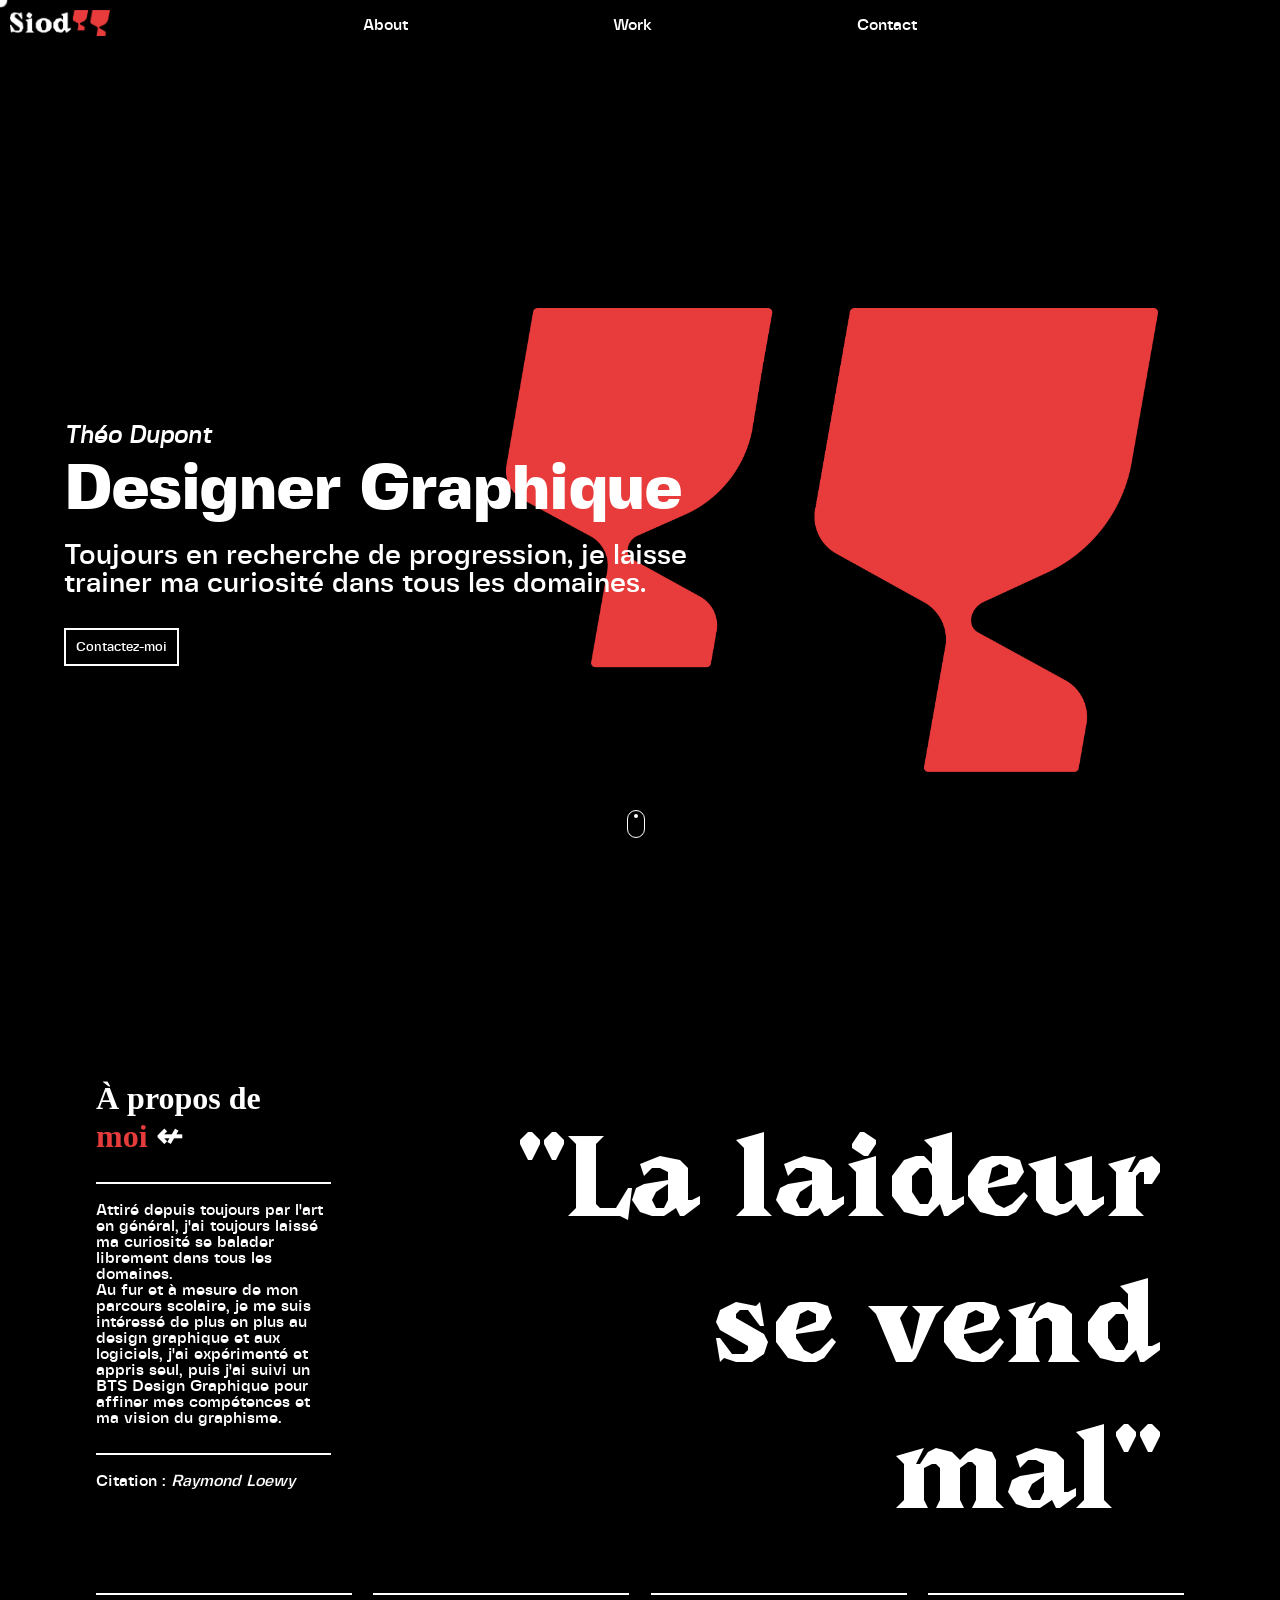
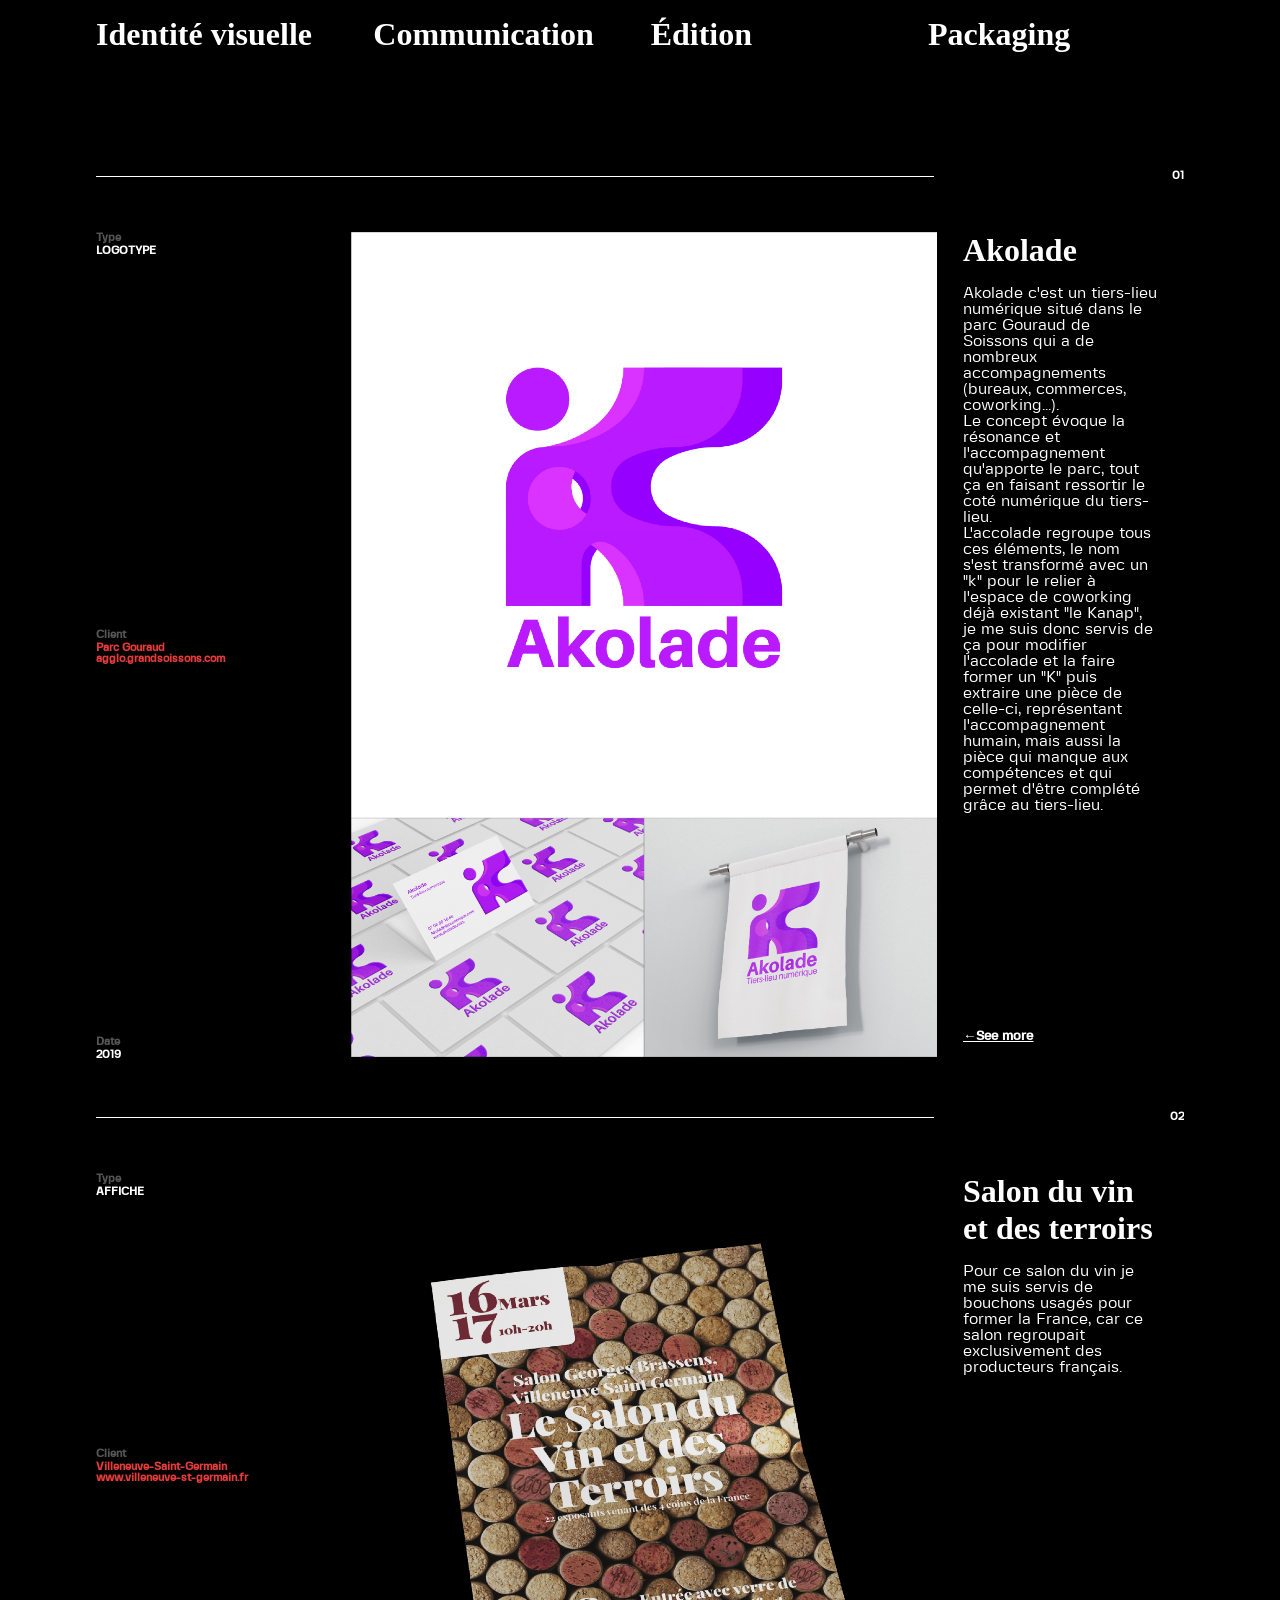
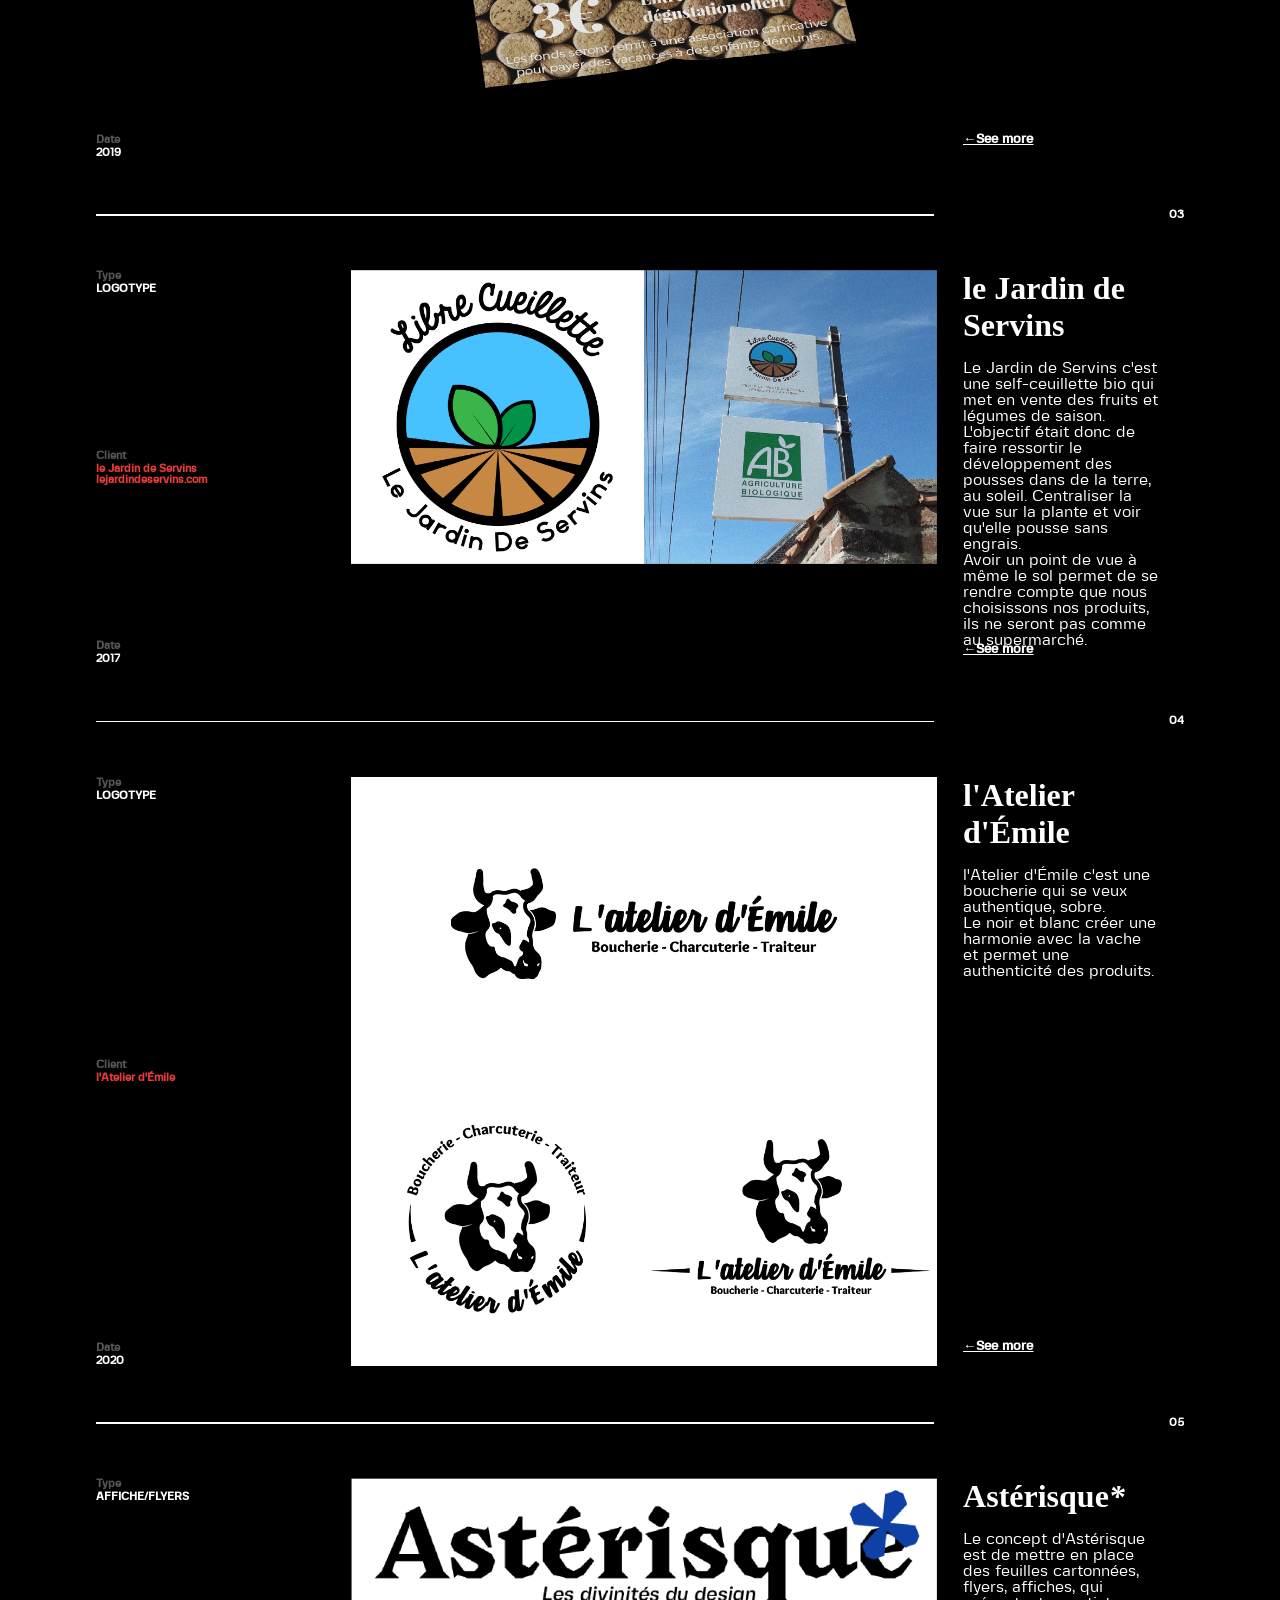
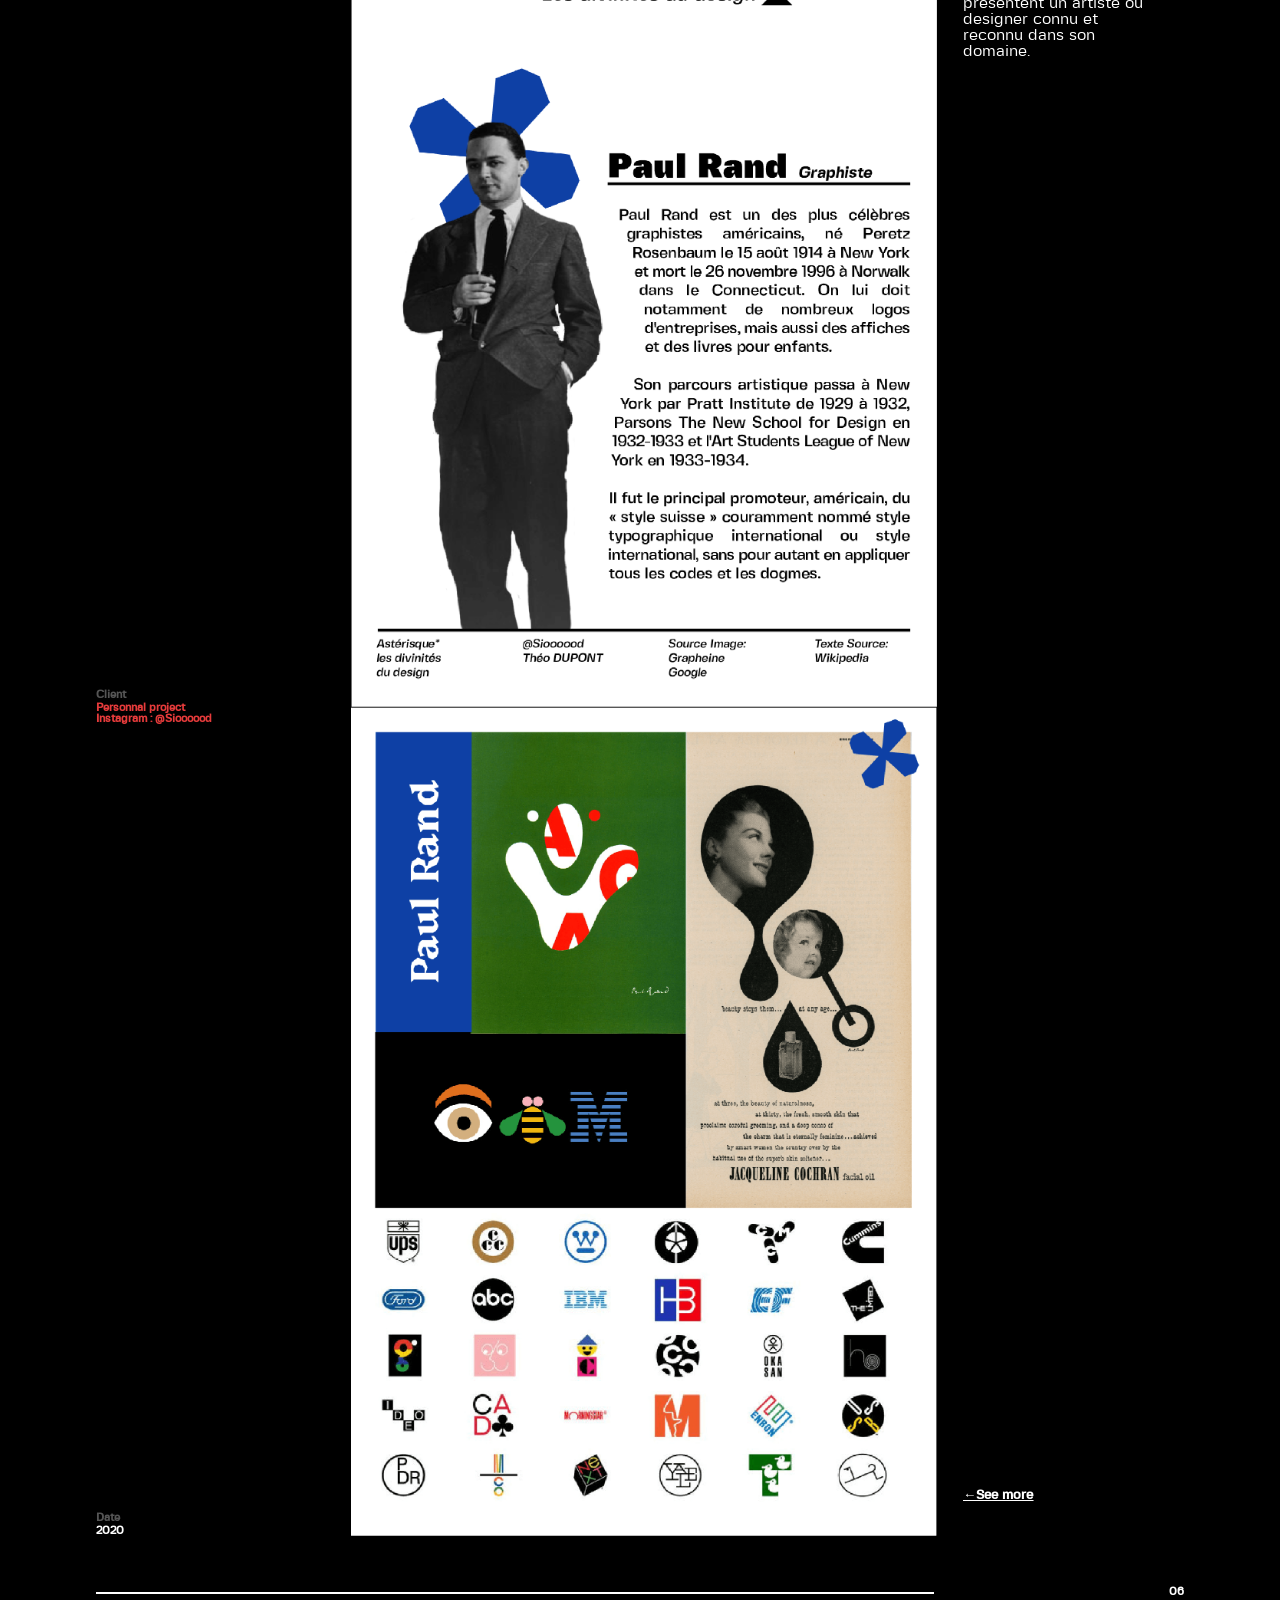
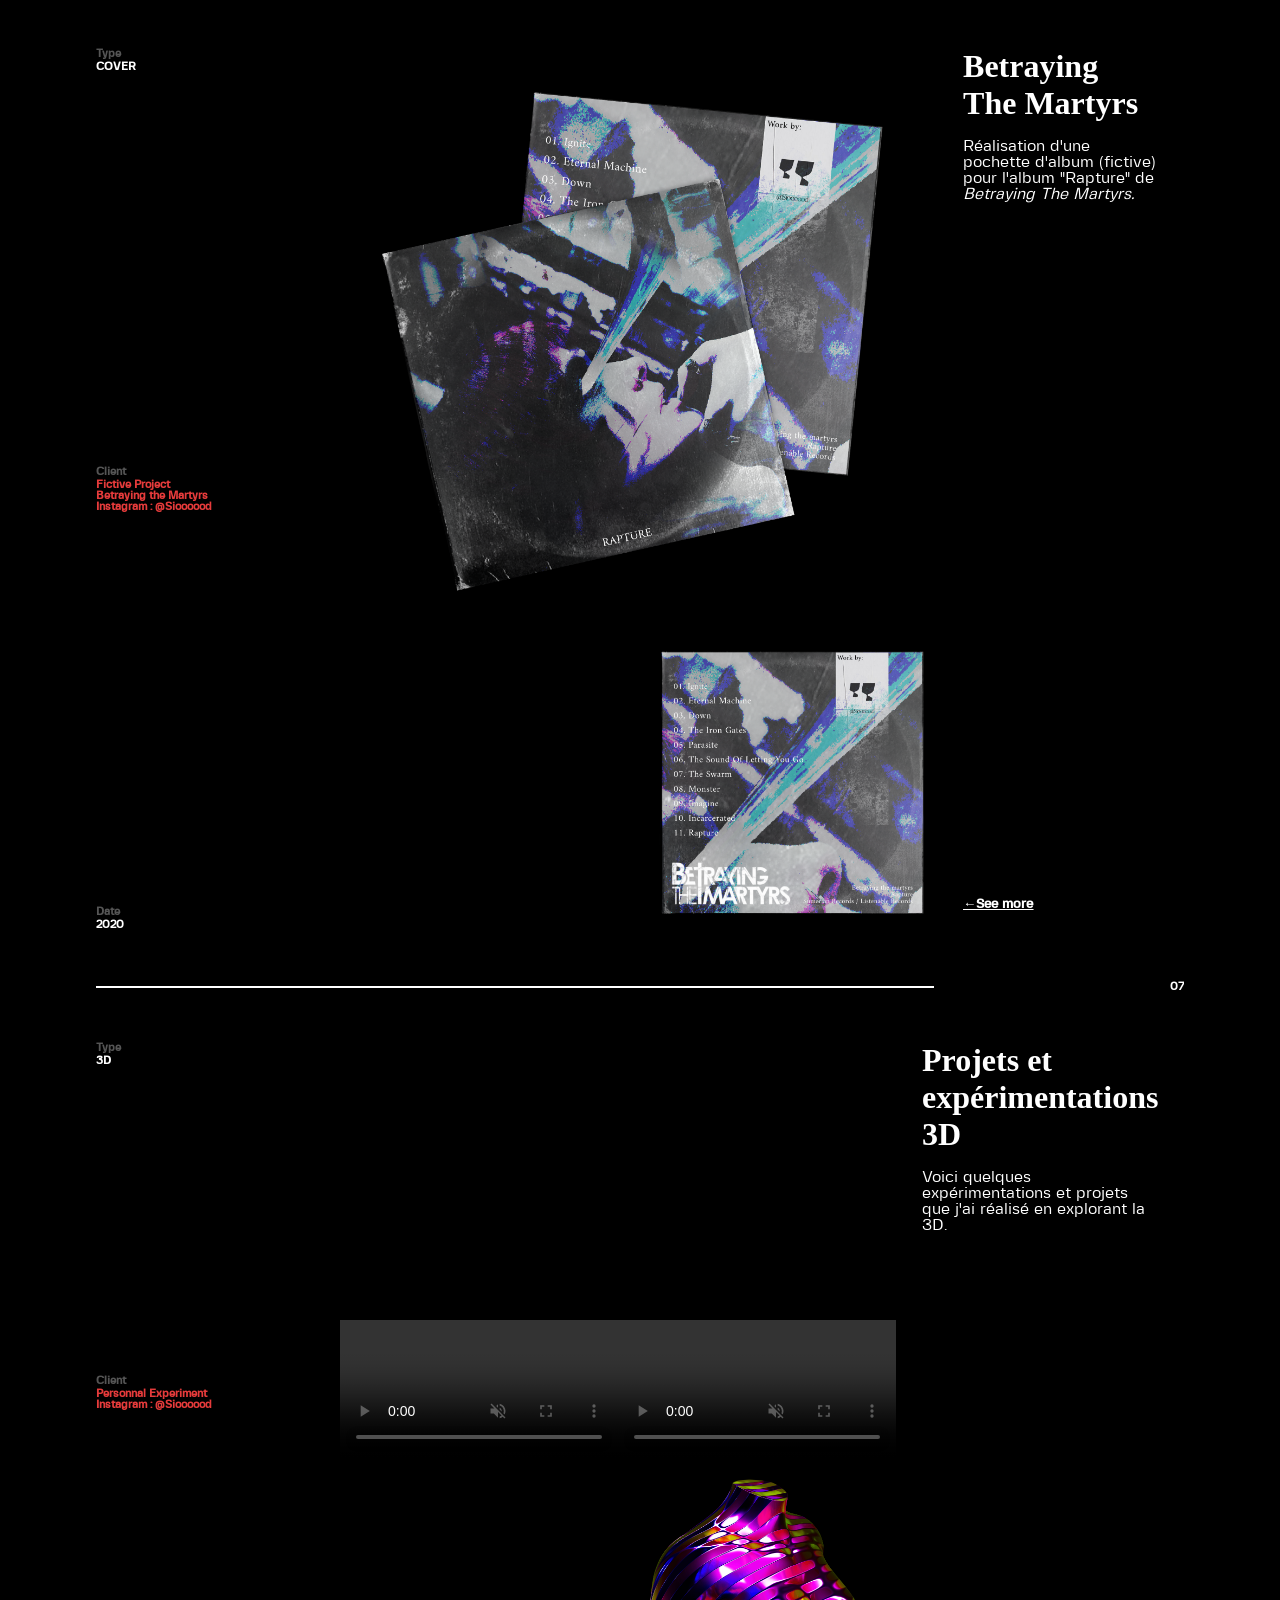
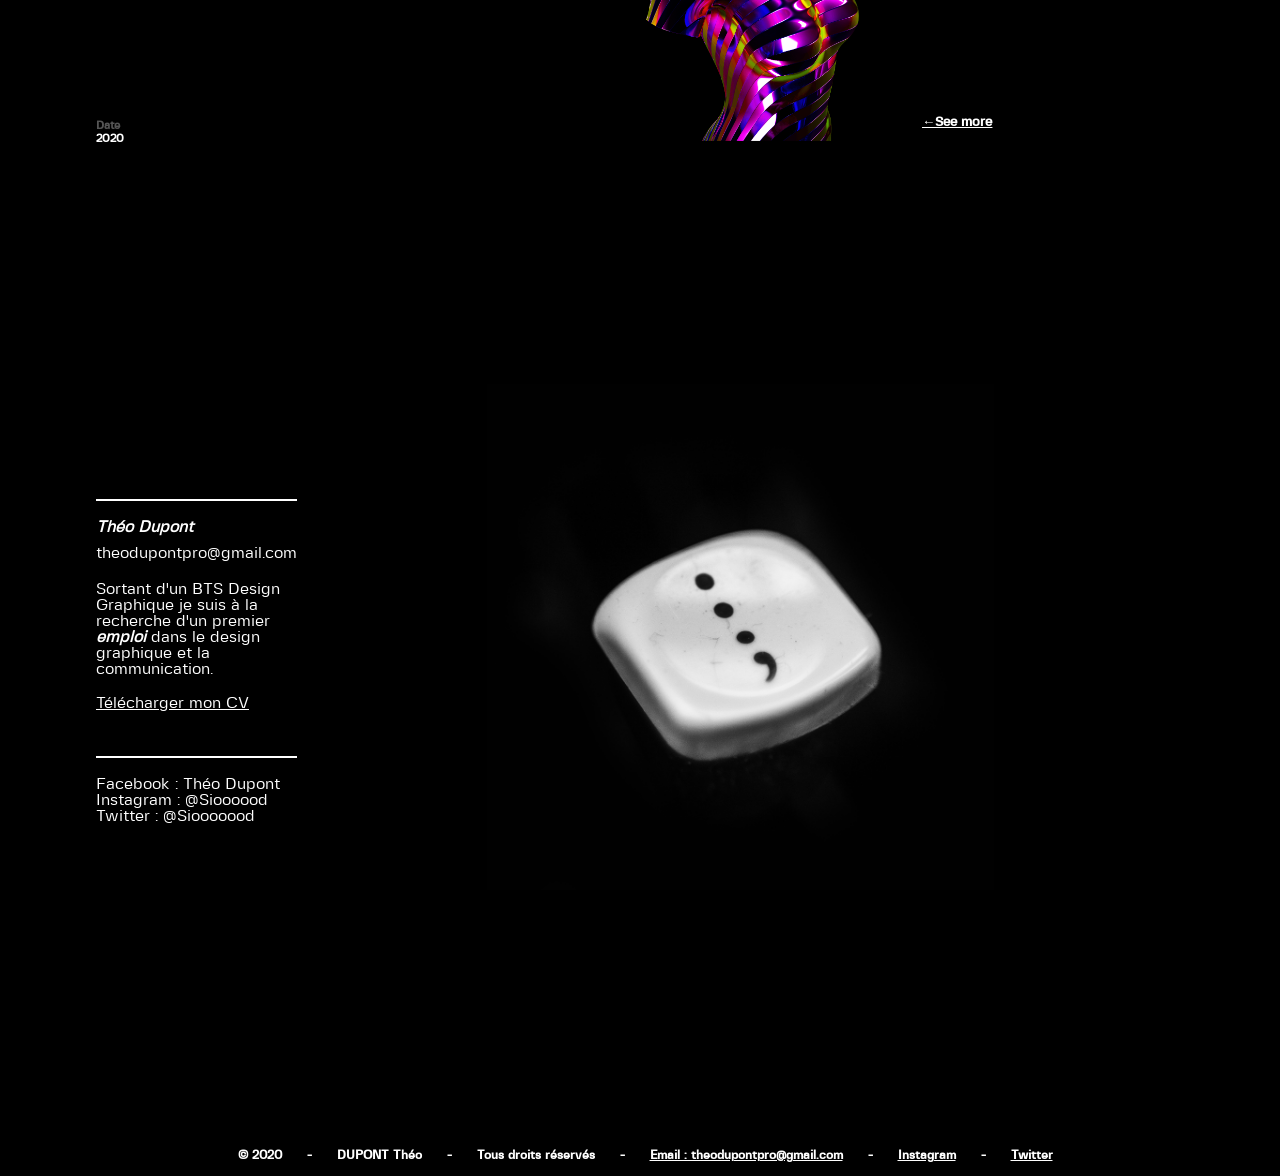
==== index.html @ 5b0988e2 "Update index.html" ====
<!DOCTYPE html>

<!-- Primary Meta Tags -->
<title>Théo Dupont portfolio</title>
<link rel="canonical" href="https://theodupont.ga/">
<meta name="title" content="Théo Dupont — portfolio">
<meta name="description" content="Portfolio de Théo Dupont alias 'Siod', créatif et curieux, graphiste spécialisé dans la création et la réalisation d'identité visuelle, de logo, de design web et de communication.">

<!-- Open Graph / Facebook -->
<meta property="og:type" content="website">
<meta property="og:url" content="https://theodupont.ga/">
<meta property="og:title" content="Théo Dupont — portfolio">
<meta property="og:description" content="Portfolio de Théo Dupont alias 'Siod', créatif et curieux, graphiste spécialisé dans la création et la réalisation d'identité visuelle, de logo, de design web et de communication.">
<meta property="og:image" content="https://media.discordapp.net/attachments/722490716504326264/786301261729366106/og-image.png">

<!-- Twitter -->
<meta property="twitter:card" content="summary_large_image" />
<meta property="twitter:url" content="https://theodupont.ga/">
<meta property="twitter:title" content="Théo Dupont — portfolio">
<meta name="twitter:creator" content="@Siooooood">
<meta property="twitter:description" content="Portfolio de Théo Dupont alias 'Siod', créatif et curieux, graphiste spécialisé dans la création et la réalisation d'identité visuelle, de logo, de design web et de communication.">
<meta property="twitter:image" content="https://media.discordapp.net/attachments/722490716504326264/786301261729366106/og-image.png">

<!-- Global site tag (gtag.js) - Google Analytics -->
<script async src="https://www.googletagmanager.com/gtag/js?id=G-D9WMY8BM6D"></script>
<script>
  window.dataLayer = window.dataLayer || [];
  function gtag(){dataLayer.push(arguments);}
  gtag('js', new Date());

  gtag('config', 'G-D9WMY8BM6D');
</script>

<html lang="fr">



    <meta charset="UTF-8">
    <meta name="viewport" content="width=device-width,initial-scale=1" />
    <meta name="google-site-verification" content="XwbzgTuAwZADGpCHjZ4ZoWEpYP6TlxUXh0kNk0WT59g" />


    <!-- enlever le watermark webhost -->
    <style>img[alt="www.000webhost.com"]{display:none};</style>
    <link rel="stylesheet" href="font/font.css">
    <link rel="stylesheet" href="css/base.css">
    <link rel="stylesheet" href="css/navbar.css">
    <link rel="stylesheet" href="css/about.css">
    <link rel="stylesheet" href="css/work.css">
    <link rel="stylesheet" href="css/contact.css">
    <link rel="stylesheet" href="css/footer.css">
    <link rel="stylesheet" href="css/wip.css">
    
 <link rel="preload" href="font/FivosSansModern/fivosansmodern-regular-oblique-webfont.woff2" as="font" type="font/woff2" crossorigin>
 <link rel="preload" href="font/FivosSansModern/fivosansmodern-heavy-webfont.woff2" as="font" type="font/woff2" crossorigin>
<link rel="preload" href="font/FivosSansModern/fivosansmodern-heavy-webfont.woff2" as="font" type="font/woff2" crossorigin>
<link rel="preload" href="font/FivosSansModern/fivosansmodern-regular-webfont.woff2" as="font" type="font/woff2" crossorigin>
<link rel="preload" href="font/Avara/avara-black-webfont.woff2" as="font" type="font/woff2" crossorigin>


    <!-- favicon -->
    <link rel="apple-touch-icon" sizes="180x180" href="favicon/apple-touch-icon.png">
    <link rel="icon" type="image/png" sizes="32x32" href="favicon/favicon-32x32.png">
    <link rel="icon" type="image/png" sizes="16x16" href="favicon/favicon-16x16.png">
    <link rel="manifest" href="favicon/site.webmanifest">
    <!-- <img src="https://picsum.photos/1920/1080?grayscale" alt=""> -->

<body>

    <header>
     <!-- navbar -->
    <div class="container-navbar">
      <div class="navbar">
          <div class="navbar-logo" id="logo" > 
              <a href="" ><img src="img/logo navbar white.png" width="100px" height="auto" alt="Logo Siod"></a>
          </div>

              <div class="navbar-menu">
                  
                  <a href="#about" class="navbar-menu-link">About</a>
                  <a href="#work" class="navbar-menu-link">Work</a>
                  <a href="#contact" class="navbar-menu-link">Contact</a>

              </div>

              <div class="navbar-logo2">
                  <img src="img/logo navbar white.png" width="100px" height="auto" alt="Logo Siod">
              </div>
              
      </div>
  </div>
    </header>



<!-- pages -->

<div class="about" id="about">
    <div class="container-left" data-score="-7">
      
      <h5>Théo Dupont</h5>
      <h1>Designer Graphique</h1>
      <p>Toujours en recherche de progression, je laisse trainer ma curiosité dans tous les domaines.


      </p>
      <div class="about-btn-contact">
        <button onclick="location.href='#contact'" id="about-btn-contact">Contactez-moi</button>
      </div>
    </div>
    
    <div class="container-right" data-score="7">
      
    <img src="img/logo.png" data-score="-7" width="85%" alt=""> 

    <!-- Script parallax texte-->

    <script>
        document.addEventListener('mousemove', function(e){
          this.querySelectorAll('.container-left').forEach(el=>{
            const score = el.getAttribute('data-score');
            const x = (window.innerWidth - e.clientX * score) / 100;
            const y = (window.innerWidth - e.clientY * score) / 100;
      
            el.style.transform = `
                  translateX(${x}px)
                  translateY(${y}px)
            `;
          })
        });
      </script>
      
      <!-- Script parallax img -->
      
      <script>
      document.addEventListener('mousemove', function(e){
      this.querySelectorAll('.container-right').forEach(el=>{
        const score = el.getAttribute('data-score');
        const x = (window.innerWidth - e.pageX * score) / 100;
        const y = (window.innerWidth - e.pageY * score) / 100;
      
        el.style.transform = `
              translateX(${x}px)
              translateY(${y}px)
        `;
      })
      });
      </script>
    </div>
        <span class="scroll-btn">
                <span class="mouse">
                    <span>
                    </span>
            </span>
    </span>
</div>

<div class="aboutme">
  <div class="wrapper-aboutme-top">
    <!-- container aboutme left/about -->
    <div class="aboutme-container-left">
      <h1>À propos de <font color="#e63b3b"><br>moi</font> &#8602;</h1>
      <div class="aboutme-line"></div>
      <p>Attiré depuis toujours par l'art en général, j'ai toujours laissé ma curiosité se balader librement dans tous les domaines. <br>
        Au fur et à mesure de mon parcours scolaire, je me suis intéressé de plus en plus au design graphique et aux logiciels, 
        j'ai expérimenté et appris seul, puis j'ai suivi un BTS Design Graphique pour affiner mes compétences et ma vision du graphisme.
      </p>
      <div class="aboutme-line"></div>
      <p>Citation : <em>Raymond Loewy</em> </p>
    </div>
    <!-- container aboutme right/citation -->
    <div class="aboutme-container-right">
      <blockquote>"La laideur<br>se vend<br>mal"</blockquote>
    </div>
  </div>

  <!-- container aboutme bottom/compétences -->
  <div class="wrapper-aboutme-bottom">
    <div class="skill 1">
      <div class="aboutme-line"></div>
      <h1>Identité visuelle</h1>
    </div>
    <div class="skill 2">
      <div class="aboutme-line"></div>
      <h1>Communication</h1>
    </div>
    <div class="skill 3">
      <div class="aboutme-line"></div>
      <h1>Édition</h1>
    </div>
    <div class="skill 4">
      <div class="aboutme-line"></div>
      <h1>Packaging</h1>
    </div>
  </div>
</div>

<div class="work" id="work">
  <!-- wrapper des projets -->
    <div class="wrapper-work">
  <!-- container projet 1 -->
      <div class="container-work">
        <div class="top">
          <h6>01</h6>
          <span class="line"></span>
        </div>
        <div class="work-content">
          <!-- infos type/client/date -->
          <div class="wrapper-work-info">
            <div id="first-info"><h6>Type</h6><h6>Logotype</h6></div>
            <div id="second-info"><h6>Client</h6> <h6>Parc Gouraud</h6> <h6><a href="http://agglo.grandsoissons.com/votre-agglo/les-grands-projets/le-parc-gouraud-948.html" target="_blank">agglo.grandsoissons.com</a></h6></div>
            <div id="third-info"><h6>Date</h6><h6>2019</h6></div>
          </div>
          <div class="work-left">
            <!-- image principale -->
            <img src="img/1-akolade/1.png" alt="">
            <!-- images secondaires -->
            <div class="work-gallery-row">
              <div class="gallery"><img src="img/1-akolade/2.png" alt=""></div>
              <div class="gallery"><img src="img/1-akolade/3.png" alt=""></div>
          </div> 
        </div> 
          <div class="work-right">
            <h1>Akolade</h1>
            <p>Akolade c'est un tiers-lieu numérique situé dans le parc Gouraud de Soissons qui a de nombreux accompagnements (bureaux, commerces, coworking...). <br>
              Le concept évoque la résonance et l'accompagnement qu'apporte le parc, tout ça en faisant ressortir le coté numérique du tiers-lieu. <br>
              L'accolade regroupe tous ces éléments, le nom s'est transformé avec un "k" pour le relier à l'espace de coworking déjà existant "le Kanap",
              je me suis donc servis de ça pour modifier l'accolade et la faire former un "K" puis extraire une pièce de celle-ci, représentant l'accompagnement
              humain, mais aussi la pièce qui manque aux compétences et qui permet d'être complété grâce au tiers-lieu.
            </p>     
              <h5><a href="Akolade.html">&larr;See more</a></h5>
          </div>  
        </div>
      </div>

      <!-- container projet 2 -->
      <div class="container-work">
        <div class="top">
            <span class="line"></span>
            <h6>02</h6>
          </div>
    <div class="work-content">
      <!-- infos type/client/date -->
      <div class="wrapper-work-info">
        <div id="first-info"><h6>Type</h6><h6>Affiche</h6></div>
        <div id="second-info"><h6>Client</h6><h6>Villeneuve-Saint-Germain<br></h6> <h6><a href="http://www.villeneuve-st-germain.fr/page-d-accueil/" target="_blank">www.villeneuve-st-germain.fr</a></h6></div>
        <div id="third-info"><h6>Date</h6><h6>2019</h6></div>
      </div>
      <div class="work-left">
        <!-- image principale -->
        <img src="img/2-le salon du vin et des terroirs/1.png" alt="">
      </div> 
      <div class="work-right">
        <h1>Salon du vin et des terroirs</h1>
        <p>Pour ce salon du vin je me suis servis de bouchons usagés pour former la France,
           car ce salon regroupait exclusivement des producteurs français.
        </p>     
        <h5><a href="Salon-du-vin-et-des-terroirs.html">&larr;See more</a></h5>
      </div>
    </div>
  </div>

              <!-- container projet 3 -->
              <div class="container-work">
                <div class="top">
                    <span class="line"></span>
                    <h6>03</h6>
                  </div>
            <div class="work-content">
              <!-- infos type/client/date -->
              <div class="wrapper-work-info">
                <div id="first-info"><h6>Type</h6><h6>Logotype</h6></div>
                <div id="second-info"><h6>Client</h6><h6>le Jardin de Servins<br></h6> <h6><a href="https://www.lejardindeservins.com" target="_blank">lejardindeservins.com</a></h6></div>
                <div id="third-info"><h6>Date</h6><h6>2017</h6></div>
              </div>
              <div class="work-left">
                <!-- images principales -->
                <div class="work-gallery-row">
                  <div class="gallery"><img src="img/3-le jardin de servins/1.png" alt=""></div>
                  <div class="gallery"><img src="img/3-le jardin de servins/2.png" alt=""></div>
              </div> 
              </div> 
              <div class="work-right">
                <h1>le Jardin de Servins</h1>
                <p>Le Jardin de Servins c'est une self-ceuillette bio qui met en vente des fruits et légumes de saison.
                  L'objectif était donc de faire ressortir le développement des pousses dans de la terre, au soleil.
                  Centraliser la vue sur la plante et voir qu'elle pousse sans engrais. <br>
                  Avoir un point de vue à même le sol permet de se rendre compte que nous choisissons nos produits,
                  ils ne seront pas comme au supermarché.
                </p>     
                <h5><a href="le-Jardin-de-Servins.html">&larr;See more</a></h5>
              </div>
            </div>
          </div>

  <!-- container projet 4 -->
  <div class="container-work">
    <div class="top">
      <h6>04</h6>
      <span class="line"></span>
    </div>
    <div class="work-content">
      <!-- infos type/client/date -->
      <div class="wrapper-work-info">
        <div id="first-info"><h6>Type</h6><h6>Logotype</h6></div>
        <div id="second-info"><h6>Client</h6> <h6>l'Atelier d'Émile</h6></div>
        <div id="third-info"><h6>Date</h6><h6>2020</h6></div>
      </div>
      <div class="work-left" id="atelier-demile">
        <!-- image principale -->
        <img src="img/4-l'atelier d'emile/1.png" alt="">
        <!-- images secondaires -->
        <div class="work-gallery-row">
          <div class="gallery"><img src="img/4-l'atelier d'emile/2.png" alt=""></div>
          <div class="gallery"><img src="img/4-l'atelier d'emile/3.png" alt=""></div>
      </div> 
    </div> 
      <div class="work-right">
        <h1>l'Atelier d'Émile</h1>
        <p>l'Atelier d'Émile c'est une boucherie qui se veux authentique, sobre. <br>
          Le noir et blanc créer une harmonie avec la vache et permet une authenticité des produits.
        </p>     
        <h5><a href="atelier-emile.html">&larr;See more</a></h5>
      </div>  
    </div>
  </div>

              <!-- container projet 5 -->
      <div class="container-work">
        <div class="top">
            <span class="line"></span>
            <h6>05</h6>
          </div>
    <div class="work-content">
      <!-- infos type/client/date -->
      <div class="wrapper-work-info">
        <div id="first-info"><h6>Type</h6><h6>Affiche/Flyers</h6></div>
        <div id="second-info"><h6>Client</h6><h6>Personnal project<br></h6> <h6><a href="https://www.instagram.com/sioooood/" target="_blank">Instagram : @Sioooood</a></h6></div>
        <div id="third-info"><h6>Date</h6><h6>2020</h6></div>
      </div>
      <div class="work-left">
        <!-- image principale -->
        <img src="img/5-astérique/1.png" alt="">
        <img src="img/5-astérique/2.png" alt="">
      </div> 
      <div class="work-right">
        <h1>Astérisque<em>*</em></h1>
        <p>Le concept d'Astérisque est de mettre en place des feuilles cartonnées, flyers, affiches,
          qui présentent un artiste ou designer connu et reconnu dans son domaine.
        </p>     
        <h5><a href="asterisque.html">&larr;See more</a></h5>
      </div>
    </div>
  </div>

    <!-- container projet 6 -->
    <div class="container-work">
      <div class="top">
        <h6>06</h6>
        <span class="line"></span>
      </div>
      <div class="work-content">
        <!-- infos type/client/date -->
        <div class="wrapper-work-info">
          <div id="first-info"><h6>Type</h6><h6>Cover</h6></div>
          <div id="second-info"><h6>Client</h6> <h6>Fictive Project <br>Betraying the Martyrs</h6> <h6><a href="https://www.instagram.com/p/CGmZa3KheLV/?utm_source=ig_web_button_share_sheet" target="_blank">Instagram : @Sioooood</a></div>
          <div id="third-info"><h6>Date</h6><h6>2020</h6></div>
        </div>
        <div class="work-left">
          <!-- image principale -->
          <img src="img/6-betraying the martyrs/1.png" alt="">
          <!-- images secondaires -->
          <div class="work-gallery-row">
            <div class="gallery"><img src="img/6-betraying the martyrs/2.png" alt=""></div>
            <div class="gallery"><img src="img/6-betraying the martyrs/3.png" alt=""></div>
        </div> 
      </div> 
        <div class="work-right">
          <h1>Betraying The Martyrs</h1>
          <p>Réalisation d'une pochette d'album (fictive) pour l'album "Rapture" de <em>Betraying The Martyrs.</em></p>     
          <h5><a href="Betraying-The-Martyrs.html">&larr;See more</a></h5>
        </div>  
      </div>
    </div>

    <!-- container projet 7 -->
    <div class="container-work">
      <div class="top">
        <h6>07</h6>
        <span class="line"></span>
      </div>
      <div class="work-content">
        <!-- infos type/client/date -->
        <div class="wrapper-work-info">
          <div id="first-info"><h6>Type</h6><h6>3D</h6></div>
          <div id="second-info"><h6>Client</h6> <h6>Personnal Experiment<br><h6><a href="https://www.instagram.com/sioooood/" target="_blank">Instagram : @Sioooood</a></div>
          <div id="third-info"><h6>Date</h6><h6>2020</h6></div>
        </div>
        <div class="work-left">
          <!-- image principale -->
          <video src="img/7-projets 3d/1.mp4" width="100%" height="auto" type="video/mp4" autoplay muted loop></video>
          <!-- images secondaires -->
          <div class="work-gallery-row">
            <div class="gallery"><video src="img/7-projets 3d/2.mp4" width="100%" height="auto" type="video/mp4" controls muted loop></video></div>
            <div class="gallery"><video src="img/7-projets 3d/3.mp4" width="100%" height="auto" type="video/mp4" controls muted loop></video></div>
        </div>
        <div class="work-gallery-row">
          <div class="gallery"><img src="img/7-projets 3d/4.png" width="100%" alt=""></div>
          <div class="gallery"><img src="img/7-projets 3d/5.png" width="100%" alt=""></div>
      </div> 
      </div> 
        <div class="work-right">
          <h1>Projets et expérimentations 3D</h1>
          <p>Voici quelques expérimentations et projets que j'ai réalisé en explorant la 3D.</p>     
            <h5><a href="projets-3d.html">&larr;See more</a></h5>
        </div>  
      </div>
    </div>

      </div>
  



    
</div>

<div class="contact" id="contact">
  <div class="wrapper-contact">
    <div class="wrapper-contact-info">
      <div class="contact-container-info">
        <div class="contact-line"></div>
        <div class="contact-info">
          <ul class="contact-info-list">
            <li><em><b>Théo Dupont</b></em></li>
            <li></li>
            <li><a href="mailto:theodupontpro@gmail.com?subject=Contact&body=" id="mail">theodupontpro@gmail.com </a></li>
          </ul>
          <p>Sortant d'un BTS Design Graphique je suis à la recherche d'un premier <em><b>emploi</b></em> 
            dans le design graphique et la communication.</p>
            <div class="contact-btn-cv">
              <a href="CV Théo Dupont.pdf" onclick="download='CV Théo Dupont'" target="_blank" id="contact-btn-cv">Télécharger mon CV</a>
            </div>
        </div>
      </div>
      <div class="contact-container-social">
        <div class="contact-line"></div>
        <div class="contact-social">
          <ul>
            <li><a href="https://www.facebook.com/theo.dupont.52090/" target="_blank">Facebook : Théo Dupont</a></li>
            <li><a href="https://www.instagram.com/sioooood/" target="_blank">Instagram : @Sioooood</a></li>
            <li><a href="https://twitter.com/Siooooood" target="_blank">Twitter : @Siooooood</a></li>
          </ul>
        </div>
      </div>
    </div>
    <div class="contact-container-img">
      <img src="img/typewriter.png" width="100%" alt="">
    </div>
  </div>
</div>

<footer>
        <h6>© 2020</h6>
        <h6>-</h6>
        <h6>DUPONT Théo</h6>
        <h6>-</h6>
        <h6>Tous droits réservés</h6>
        <h6>-</h6>
        <h6><a href="mailto:theodupontpro@gmail.com?subject=Contact&body=">Email : theodupontpro@gmail.com </a></h6>
        <h6>-</h6>
        <h6><a href="https://www.instagram.com/sioooood/" target="_blank">Instagram</a></h6>
        <h6>-</h6>
        <h6><a href="https://twitter.com/Siooooood" target="_blank">Twitter</a></h6>
</footer>




</body>

<!--custom cursor move-->

<div class="cursor" id="cursor"></div>

<script>
  const cursor = document.querySelector('.cursor');
  document.addEventListener('mousemove', (e) => {
      cursor.style.left = e.pageX + 'px';
      cursor.style.top = e.pageY + 'px';
  })
  
  if ($(window).width()>1000){
    ...execute script
}
  
  </script>



</html>
---- font/font.css ----
/*font */

@font-face {
    font-family: 'avarablack';
    src: url('../font/Avara/avara-black-webfont.woff2') format('woff2'),
         url('../font/Avara/avara-black-webfont.woff') format('woff');
    font-weight: normal;
    font-style: normal;

}


@font-face {
    font-family: 'avarabold';
    src: url('../font/Avara/avara-bold-webfont.woff2') format('woff2'),
         url('../font/Avara/avara-bold-webfont.woff') format('woff');
    font-weight: normal;
    font-style: normal;

}


@font-face {
    font-family: 'avarabold_italic';
    src: url('../font/Avara/avara-bolditalic-webfont.woff2') format('woff2'),
         url('../font/Avara/avara-bolditalic-webfont.woff') format('woff');
    font-weight: normal;
    font-style: normal;

}


@font-face {
    font-family: 'fivo_sans_modernregular';
    src: url('../font/FivosSansModern/fivosansmodern-bold-webfont.woff2') format('woff2'),
         url('../font/FivosSansModern/fivosansmodern-bold-webfont.woff') format('woff');
    font-weight: normal;
    font-style: normal;

}


@font-face {
    font-family: 'fivo_sans_modernitalic';
    src: url('../font/FivosSansModern/fivosansmodern-bold-oblique-webfont.woff2') format('woff2'),
         url('../font/FivosSansModern/fivosansmodern-bold-oblique-webfont.woff') format('woff');
    font-weight: normal;
    font-style: normal;

}


@font-face {
    font-family: 'fivo_sans_modernextra_black';
    src: url('../font/FivosSansModern/fivosansmodern-extblack-webfont.woff2') format('woff2'),
         url('../font/FivosSansModern/fivosansmodern-extblack-webfont.woff') format('woff');
    font-weight: normal;
    font-style: normal;

}


@font-face {
    font-family: 'fivo_sans_modernextra_black-oblique';
    src: url('../font/FivosSansModern/fivosansmodern-extblack-oblique-webfont.woff2') format('woff2'),
         url('../font/FivosSansModern/fivosansmodern-extblack-oblique-webfont.woff') format('woff');
    font-weight: normal;
    font-style: normal;

}


@font-face {
    font-family: 'fivo_sans_modernheavy';
    src: url('../font/FivosSansModern/fivosansmodern-heavy-webfont.woff2') format('woff2'),
         url('../font/FivosSansModern/fivosansmodern-heavy-webfont.woff') format('woff');
    font-weight: normal;
    font-style: normal;

}


@font-face {
    font-family: 'fivo_sans_modernheavy_oblique';
    src: url('../font/FivosSansModern/fivosansmodern-heavy-oblique-webfont.woff2') format('woff2'),
         url('../font/FivosSansModern/fivosansmodern-heavy-oblique-webfont.woff') format('woff');
    font-weight: normal;
    font-style: normal;

}


@font-face {
    font-family: 'fivo_sans_modernmedium';
    src: url('../font/FivosSansModern/fivosansmodern-medium-webfont.woff2') format('woff2'),
         url('../font/FivosSansModern/fivosansmodern-medium-webfont.woff') format('woff');
    font-weight: normal;
    font-style: normal;

}


@font-face {
    font-family: 'fivo_sans_modernMdOb';
    src: url('font/FivosSansModern/fivosansmodern-medium-oblique-webfont.woff2') format('woff2'),
         url('font/FivosSansModern/fivosansmodern-medium-oblique-webfont.woff') format('woff');
    font-weight: normal;
    font-style: normal;

}


@font-face {
    font-family: 'fivo_sans_modernregular';
    src: url('../font/FivosSansModern/fivosansmodern-regular-webfont.woff2') format('woff2'),
         url('../font/FivosSansModern/fivosansmodern-regular-webfont.woff') format('woff');
    font-weight: normal;
    font-style: normal;

}


@font-face {
    font-family: 'fivo_sans_modernitalic';
    src: url('../font/FivosSansModern/fivosansmodern-regular-oblique-webfont.woff2') format('woff2'),
         url('../font/FivosSansModern/fivosansmodern-regular-oblique-webfont.woff') format('woff');
    font-weight: normal;
    font-style: normal;

}
---- css/base.css ----
body{ 
    position: relative;
    width: 100vw;
    height: auto;
    margin: 0;
    padding: 0;
    display: flex;
    flex-direction: column;
    flex-wrap: wrap;
    background-color: #000;
    overflow-x: hidden;
    overflow-y: visible;
    font-family: 'fivo_sans_modernmedium';
    scroll-behavior: smooth;
    cursor: none;
}

html{ 
    position: relative;
    width: 100vw;
    height: auto;
    margin: 0;
    padding: 0;
    display: flex;
    flex-direction: column;
    flex-wrap: wrap;
    background-color: #000;
    overflow-x: hidden;
    overflow-y: visible;
    font-family: 'fivo_sans_modernmedium';
    scroll-behavior: smooth;
}

.cursor{
    position: absolute;
    width: 15px;
    height: 15px;
    border-radius: 50%;
    background: #fff;
    transform: translate(-50%,-50%);
    transition: 0.0,5s;
    mix-blend-mode: difference;
    pointer-events: none;
    z-index: 9999999;
}

::-webkit-scrollbar{
    visibility: visibl;
    background-color: transparent;
    width: 0.75%;
}

::-webkit-scrollbar-thumb{
    background-color: transparent;
    border: #fff solid 1.25px;
}

/* @media screen and (max-width: 1023px ){
    ::-webkit-scrollbar{
        display: none;
    }
} */
---- css/navbar.css ----
header{
    position: fixed;
    width: 100vw;
    height: auto;
    margin: 0px;
    padding: 0px;
    z-index: 1000;
}

.navbar-logo{
    visibility: visible; 
}

.navbar-logo2{
    visibility: hidden;
}

.container-navbar{
    width: 100vw;
    height: auto;
    margin: 0px;
    display: flex;
    flex-direction: row;
    justify-content: space-between;
    z-index: 1001;
}

.navbar{
    width: 100vw;
    height: auto;
    margin: 0px;
    padding: 10px;
    display: flex;
    flex-direction: row;
    flex-wrap: wrap;
    justify-content: space-between;
    align-items: center;
    background-color: #000;
}

.navbar-menu-link{
    text-decoration: none;
    margin-left: 100px;
    margin-right: 100px;
    color: #fff;
    font-family: 'fivo_sans_modernmedium';
    font-size: 16px;
    
}

.navbar-menu-link:hover{
    transition-duration: 1s;
    color: #e63b3b;
    font-size: 18px;
}

.navbar-menu-link:active{
    transition-duration: 0.2s;
    font-size: 16px;
    }

/*responsive*/

@media screen and (max-width: 1080px) {
    .navbar-menu-link {
        margin-left: 50px;
        margin-right: 50px;
    }
  }

@media screen and (max-width: 775px) {
    .navbar-logo2 {
        display: none;
    }

@media screen and (max-width: 775px) {
.navbar-menu-link {
        margin-left: 25px;
        margin-right: 25px;
    }
  }    

}

@media screen and (max-width: 625px) {
    .navbar-menu-link, .navbar-logo2 {
        display: none;
    }
  }
---- css/about.css ----
.about{
    position: relative;
    width: 100vw;
    height: 100vh;
    margin-top: 10vh;
    margin-bottom: 10vh;
}

.container-left{
    position: absolute;
    width: 55%;
    height: 100%;
    left: 5%;
    background-color: rgba(255, 255, 255, 0);
    display: flex;
    flex-direction: column;
    justify-content: center;
    align-items: left;
    text-align: left;
    z-index: 2;
    pointer-events: none;
}

.container-left h5{
    margin: 0;
    padding-top: 10px;
    color: #fff;
    font-family: "fivo_sans_modernitalic";
    font-size: 24px;
    pointer-events: visible;
}

.container-left h1{
    margin: 0;
    padding-top: 10px;
    color: #fff;
    font-family: "fivo_sans_modernheavy";
    font-size: 64px;
    pointer-events: visible;
}

.container-left p{
    margin: 0;
    padding-top: 20px;
    color: #fff;
    font-size: 28px;
    pointer-events: visible;
}

.about-btn-contact {
    padding-top: 30px;
    padding-left: 0%;
    background: transparent;
}

.about-btn-contact button{
    padding: 10px;
    background-color: transparent;
    color: #fff;
    border: 2px solid #fff;
    font-family: 'fivo_sans_modernmedium';
    overflow: hidden;
    pointer-events: visible;
}

.about-btn-contact button:hover {
    transition-duration: 2.5s;
    background-color: #e63b3b;
    border: 2px solid #e63b3b;
    border-radius: 25px;
    cursor: pointer;
  }

.about-btn-contact button:active {
  transform: scale(0.95);
  transition-duration: 0.2s;
  }


.container-right{
    position: absolute;
    width: 60%;
    height: 100%;
    right: 5%;
    overflow: hidden;
    background-color: rgba(255, 255, 255, 0);
    display: flex;
    flex-direction: column;
    justify-content: center;
    align-items: center;
    z-index: 1;
    pointer-events: none;
}

.container-right ,img{
    opacity: 100%;
}



  @keyframes anim-mouse {
      0% {
      opacity: 1;
      top: 29%;
      }
      15% {
      opacity: 1;
      top: 50%;
      }
      50% {
      opacity: 0;
      top: 50%;
      }
      100% {
      opacity: 0;
      top: 29%;
      }
  }
   .scroll-btn {
      display: block;
      position: absolute;
      bottom: 20%;
      left: 49%;
      right: auto;
      text-align: center;
  }
  
  .scroll-btn .mouse {
      position: absolute;
      display: block;
      width: 17.5px;
      height: 27.5px;
      margin: 0 auto 20px;
      box-sizing: border-box;
      border: 1.5px solid #fff;
      border-radius: 23px;
  }
  .scroll-btn .mouse > *{
    position: absolute;
    display: block;
    top: 29%;
    left: 62.5%;
    width: 4px;
    height: 4px;
    margin: -4px 0 0 -4px;
    background: #fff;
    border-radius: 50%;
    animation: anim-mouse 2.5s linear infinite;
  }
  
.aboutme{
    width: 100vw;
    height: auto;
    background-color: #000;
    color: #fff;
    display: flex;
    flex-direction: column;
    align-items: center;
    justify-content: center;
}

.aboutme-line{
    width: 100%;
    height: 0.2vh;
    margin-top: 3vh;
    margin-bottom: 2vh;
    border-color: transparent;
    background-color: #fff;
}

.wrapper-aboutme-top{
    width: 85vw;
    height: auto;
    margin: 0;
    padding: 0;
    display: flex;
    flex-direction: row;
    align-items: top;
    justify-content: center;
    background-color: rgba(255, 255, 255, 0);
}

.aboutme-container-left{
    width: 25vw;
    background-color: rgba(255, 255, 255, 0);
}

.aboutme-container-left h1{
    margin: 0;
    padding: 0;
    font-family: 'avara';
}

.aboutme-container-right{
    width: 85vw;
    margin-left: 5%;
    padding-bottom: 0%;
    display: flex;
    flex-direction: row;
    align-items: flex-start;
    justify-content: flex-end;
    word-break: break-word;
    overflow: hidden;
}

blockquote{
    margin: 0;
    padding: 3%;
    text-align: right;
    font-size: 100px;
    font-family: 'avarablack';
    background-color: rgba(255, 255, 255, 0);
}

.wrapper-aboutme-bottom{
    width: 85vw;
    height: auto;
    margin: 0;
    padding: 0;
    display: flex;
    flex-direction: row;
    align-items: top;
    justify-content: space-between;
    background-color: rgba(255, 255, 255, 0);
}

.skill{
    width: 20vw;
    word-break: break-word;
    font-family: 'avara';
    background-color: rgba(255, 255, 255, 0);
}

@media screen and (max-width: 850px ){
    .skill h1{
        font-size: 26px;
    }
}
   
@media screen and (max-width: 767px ){
    .skill h1{
        font-size: 2em;
    }
}

@media screen and (max-width: 767px ){
    .wrapper-aboutme-top{
        flex-direction: column;
    }

    .wrapper-aboutme-top{
        flex-direction: column;
    }

    .aboutme-container-left{
        width: 100%;
    }


    .aboutme-container-right{
        justify-content: flex-start;
    }

    blockquote{
        text-align: left;
        font-size: 72px;
    }

    .wrapper-aboutme-bottom{
        flex-direction: column;
    }

    .skill{
        width: 100%;
    }
}

@media screen and (max-width: 500px ){
    blockquote{
        text-align: left;
        font-size: 56px;
    }
}

@media screen and (max-width: 426px ){
    blockquote{
        text-align: left;
        font-size: 42px;
    }
}

@media screen and (max-width: 426px ){
    .about{

    margin-top: -10vh;

}
    
    .wrapper-aboutme-top{
        flex-direction: column;
    }

    .wrapper-aboutme-top{
        flex-direction: column;
    }

    .aboutme-container-right{
        justify-content: flex-start;
    }

    blockquote{
        text-align: left;
        font-size: 42px;
    }

    .wrapper-aboutme-bottom{
        flex-direction: column;
    }

    .skill{
        width: 100%;
    }
}

@media (max-width: 500px){
    .scroll-btn {
        display: block;
        position: absolute;
        right: 10%;
        bottom: 6.5%;
    }

}

@media (max-width: 374px) {
    .container-left{
        top: 5%;;
    }
    .container-right{
        top: 5%;
    }
    .container-left h1{
        font-size: 56px;
    }
    .container-left p{
        font-size: 24px;
    }
  }
---- css/work.css ----
.work{
    width: 100vw;
    height: auto;
    margin-top: 5vh;
    margin-bottom: 5vh;
    background-color: #000;
    opacity: 1;
    display: flex;
    flex-direction: column;
    justify-content: center;
    align-items: center;
}

.wrapper-work{
    position: relative;
    width: 85vw;
    height: auto;
    display: flex;
    flex-direction: column;
    background-color: transparent;
    overflow: hidden;
}

.container-work{
    position: relative;
    height: auto;
    background-color: rgba(125, 125, 125, 0);
    color: #fff;

}

.wrapper-work-info{
    width: 25vw;
    height: auto;
    background-color: rgba(125, 125, 125, 0);
    margin-right: 2vw;
    padding: 0;
    display: flex;
    flex-direction: column;
    justify-content: space-between;
    color: #fff;
}

.wrapper-work-info h6{
    margin: 0;
}

.wrapper-work-info a{
    margin: 0;
    color: #e63b3b;
    text-decoration: none;
}

.wrapper-work-info #first-info h6:nth-child(2){
    text-transform: uppercase;
}

.wrapper-work-info #second-info h6:nth-child(2){
    color: #e63b3b;
}

.wrapper-work-info h6:nth-child(1){
    color: #555555;
    padding-bottom: 2px;
}

.top{
    position: relative;
    width: 100%;
    height: auto;
    background-color: rgba(125, 125, 125, 0);
    padding-top: 2vw;
    padding-bottom: 2vw;
    margin: 0;
    display: flex;
    flex-direction: row-reverse;
    justify-content: space-between;
}

.top h6{
    text-transform: uppercase;
    color: #fff;
}

.line{
    position: absolute;
    top: 50%;
    left: 0;
    width: 65.5vw;
    height: 0.2vh;
    border-color: transparent;
    background-color: #fff;
}

.work-content{
    width: 100%;
    height: auto;
    display: flex;
    flex-direction: row;
    background-color: rgba(125, 125, 125, 0);
}

.work-left{
    width: 75%;
    height: auto;
    display: flex;
    flex-direction: column;
    background-color: rgba(125, 125, 125, 0);
}

.work-left img{
    background-size: contain;
    width:  100%;
    pointer-events: none;
}

.work-left video{
    margin: 0;
    padding: 0;
    pointer-events: noe;
}

.work-right{
    position: relative;
    width: 25%;
    height: auto;
    padding-left: 2vw;
    padding-right: 2vw;
    display: flex;
    flex-direction: column;
}

.work-right h1{
    padding: 0;
    margin: 0;
    font-family: 'avara';
}

.work-right p{
    font-family: 'fivo_sans_modernregular';
}

.work-right h5{
    position: absolute;
    padding: 0;
    margin: 0;
    bottom: 2%;
    color: #fff;
    text-decoration: underline;
}

.work-right h5 a{
    padding: 0;
    margin: 0;
    bottom: 2%;
    color: #fff;
    text-decoration: underline;
}

.work-right h5 a:hover{
    color: #e63b3b;
    text-decoration: none;
    cursor: pointer;
}

.work-gallery-row{
    width: 100%;
    height: auto;
    display: flex;
    flex-direction: row;
    background-size: contain;
}

.gallery{
    width: 100%;
    height: auto;
}

#atelier-demile{
    background-color: #fff;
}

@media screen and (max-width: 767px ){
    .work-content{
        word-break: break-word;
        flex-direction: row;
    }
    .work-right h1{
        display: none;
    }
    .work-right p{
        display: none;
    }
    .work-right h5{
        font-size: 8px;
        display: initial;
    }

}
---- css/contact.css ----
.contact{
    width: 100vw;
    height: 100vh;
    background-color: #000;
    display: flex;
    flex-direction: column;
    justify-content: center;
    align-items: center;
    overflow: hidden;
}

.wrapper-contact{
    width: 85vw;
    height: auto;
    background-color: rgba(125, 125, 125, 0);
    display: flex;
    flex-direction: row;
    justify-content: center;
    align-items: center;
}

.wrapper-contact-info{
    width: 25vw;
    height: 100%;
    background-color: rgba(125, 125, 125, 0);
    display: flex;
    flex-direction: column;
    justify-content: center;
}

.contact-container-info{
    position: relative;
    width: auto;
    height: auto;
    background-color: rgba(125, 125, 125, 0);
    padding: 0;
    display: flex;
    flex-direction: column;
    justify-content: flex-start;
    align-items: flex-start;
    color: #fff;
}

.contact-line{
    width: 100%;
    height: 0.2vh;
    margin-top: 5vh;
    margin-bottom: 2vh;
    border-color: transparent;
    background-color: #fff;
}

.contact-info{
    margin: 0;
    padding: 0;
}

.contact-info-list{
    padding: 0;
    margin: 0;
    color: #fff;
    text-decoration: none;
    list-style-type: none;
    font-family: 'fivo_sans_modernregular';
}

.contact-info-list li{
    padding-bottom: 5px;
}

.contact-info-list li:nth-last-child(1){
    padding-bottom: 20px;
}

.contact-info-list h2{
    padding: 0;
    margin: 0;
}

.contact-info-list a{
    padding: 0;
    margin: 0;
    color: #fff;
    text-decoration: none;
    list-style-type: none;
}

.contact-info p{
    padding: 0;
    margin: 0;
    color: #fff;
    font-family: 'fivo_sans_modernregular';
}

.contact-btn-cv {
    padding-top: 2vh;
    background: transparent;
    z-index: 1;
}

.contact-btn-cv a{
    padding: 0;
    color: #fff;
    font-size: 16px;
    font-family: 'fivo_sans_modernregular';
}

.contact-btn-cv a:hover{
    text-decoration: none;
}

.contact-container-social{
    width: auto;
    height: auto;
    background-color: rgba(125, 125, 125, 0);
    padding: 0;
    color: #fff;
}

.contact-social h4{
    padding: 0;
    margin: 0;
}

.contact-social ul{
    padding: 0;
    margin: 0;
    font-family: 'fivo_sans_modernregular';
    list-style-type: none;
}

.contact-social li a{
    padding: 0;
    margin: 0;
    font-family: 'fivo_sans_modernregular';
    color: #fff;
    text-decoration: none;
}

.contact-social li a:hover{
    color: #e63b3b;
}

.contact-container-img{
    position: relative;
    width: 100%;
    height: auto;
    padding: 17.5%;
    background-color: rgba(125, 125, 125, 0);
    overflow: hidden;
}

.contact-container-img img{
    background-size: contain;
}

@media screen and (max-width: 767px ){
    .contact-container-img{
        display: none;
    }
    
    .wrapper-contact-info{
        width: 100vw;
    }
}
---- css/footer.css ----
footer{
    position: relative;
    width: 100vw;
    height: auto;
    bottom: 0;
    margin: 0;
    background-color: #000;
    margin-top: 5vh;
    padding: 5px;
    display: flex;
    flex-direction: row;
    flex-wrap: wrap;
    justify-content: center;
    align-items: center;
}


footer h6{
    width: auto;
    height: auto;
    display: flex;
    flex-direction: row;
    flex-wrap: wrap;
    color: #fff;
    margin-top: 10px;
    margin-bottom: 10px;
    margin-left: 12.5px;
    margin-right: 12.5px;
    padding: 0;
    font-size: 12px;
}

footer a{
    color: #fff
}


footer a:hover{
    transition-duration: 0.5s;
    transform: scale(1.1);
    color: #e63b3b;
    text-decoration: none;
}

footer a:active{
    transition-duration: 0.5s;
    transform: scale(0.75);
}


@media screen and (max-width: 1023px){
    footer-text h6{
        margin-left: 0px;
        margin-right: 0px;
        font-size: 12px;
        
    }
}

@media screen and (max-width: 600px){
    footer-text,h6{
        font-size: 8px;
        
    }
}

@media screen and (max-width: 374px){
    footer-text h6{
        font-size: 12px;
        
    }
    footer{
        height: 50px;
        padding: 7px;
    }
}
---- css/wip.css ----
.wip{
    width: 100vw;
    height: 100vh;
    display: flex;
    align-items: center;
    justify-content: center;
}

.wip h1{
    font-size: 100px;
    color: #e63b3b;
    z-index: 99999;
}
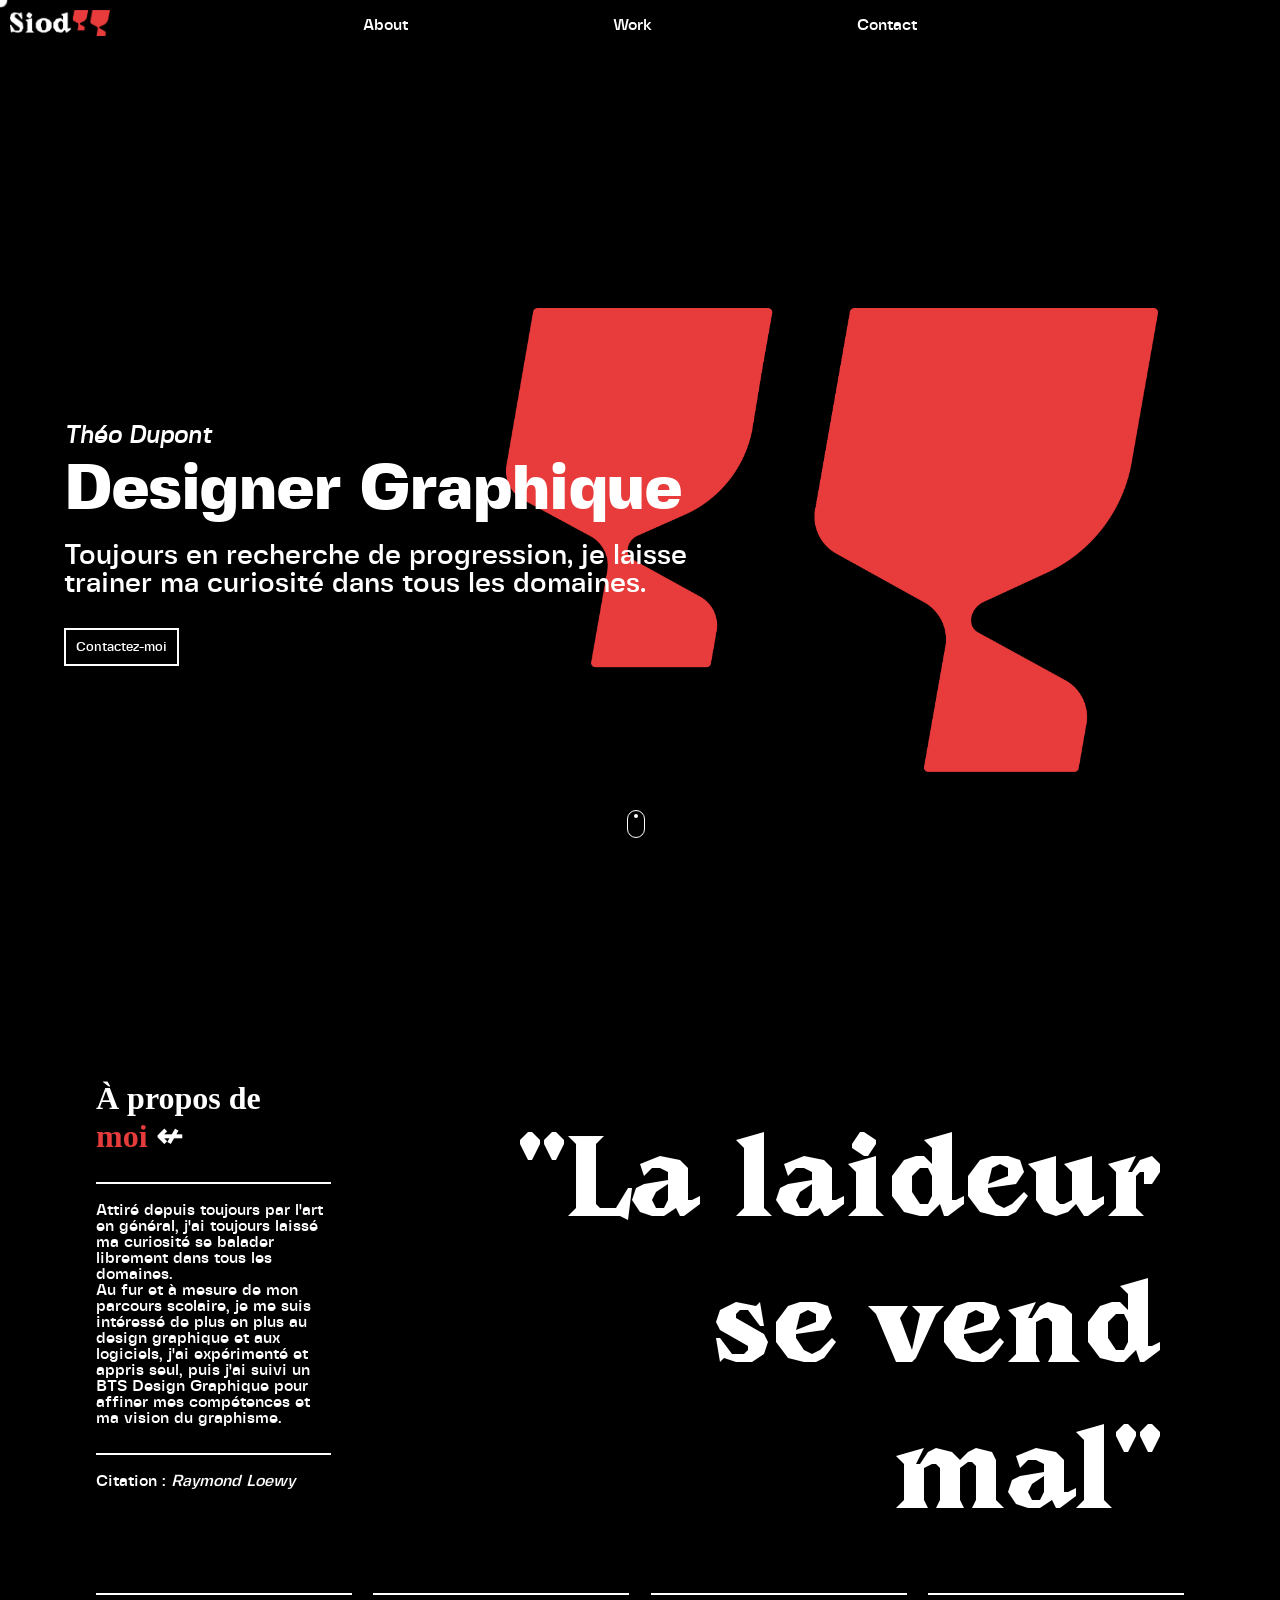
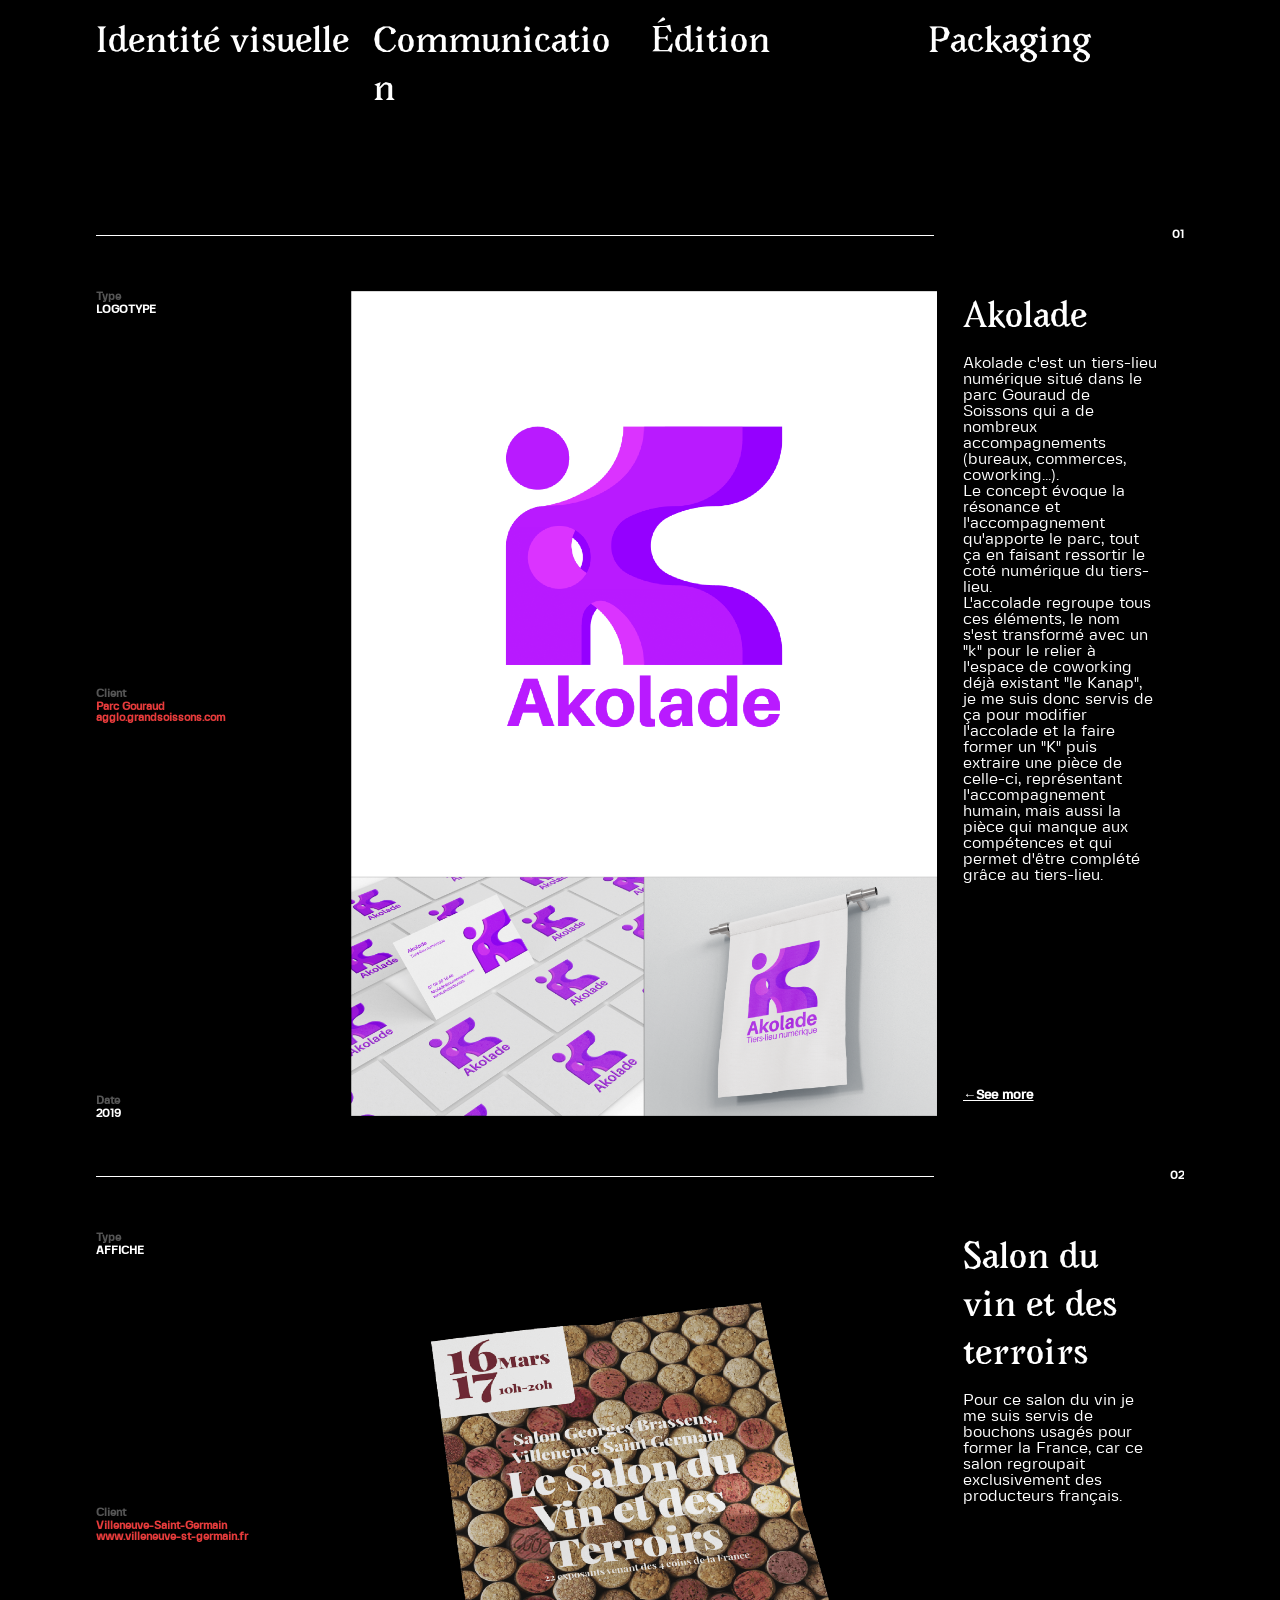
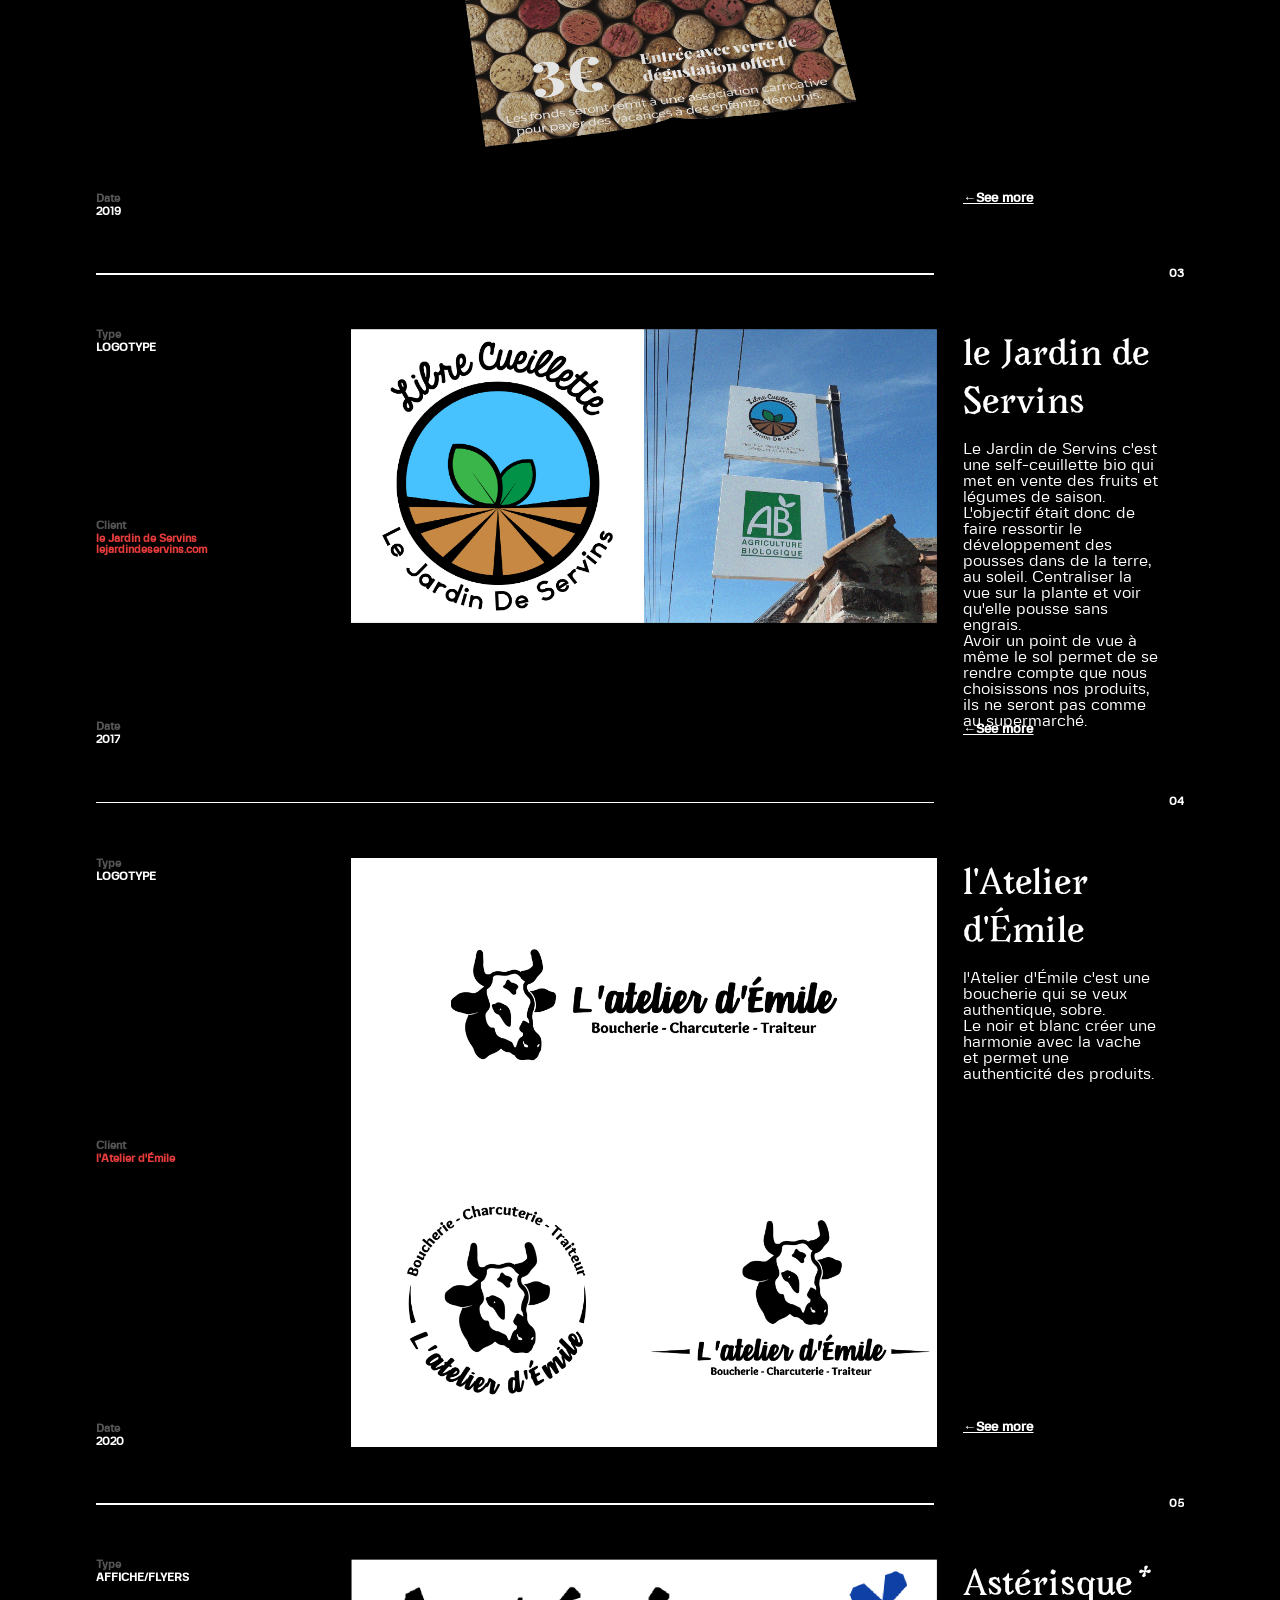
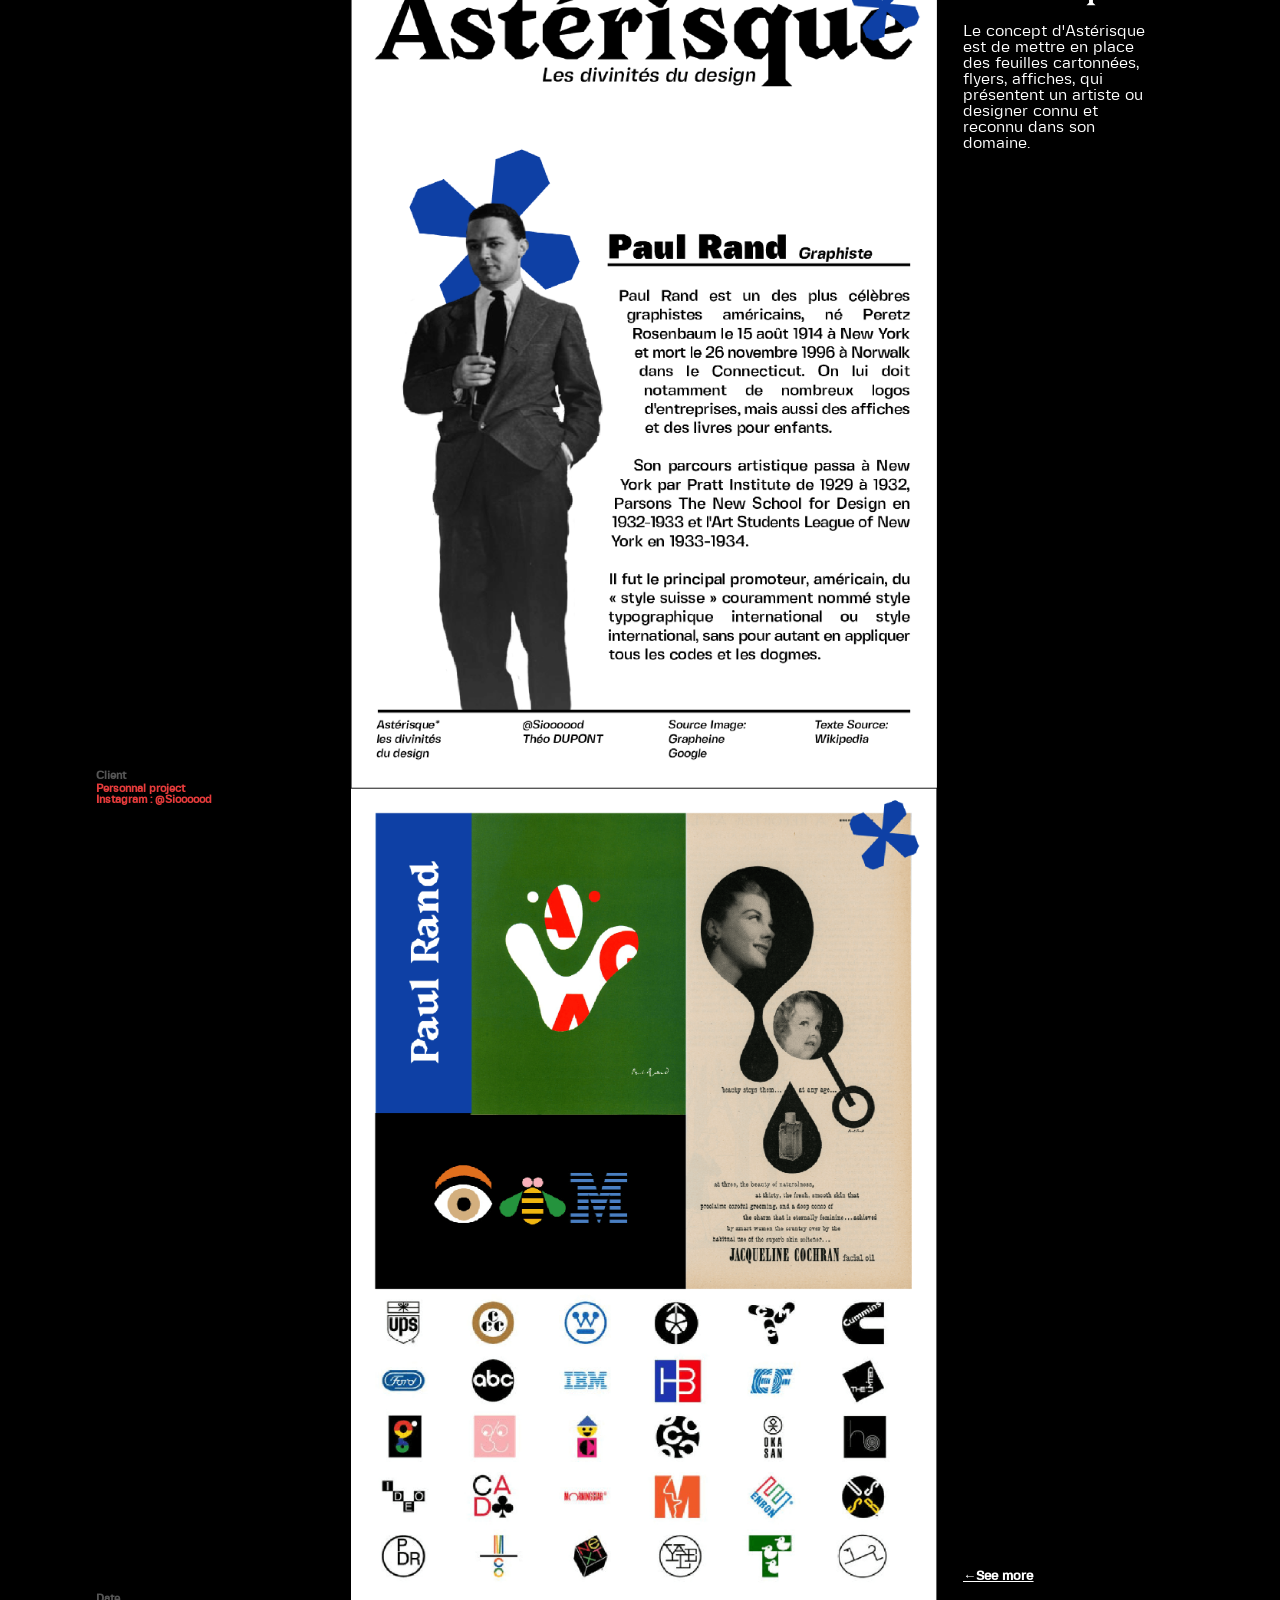
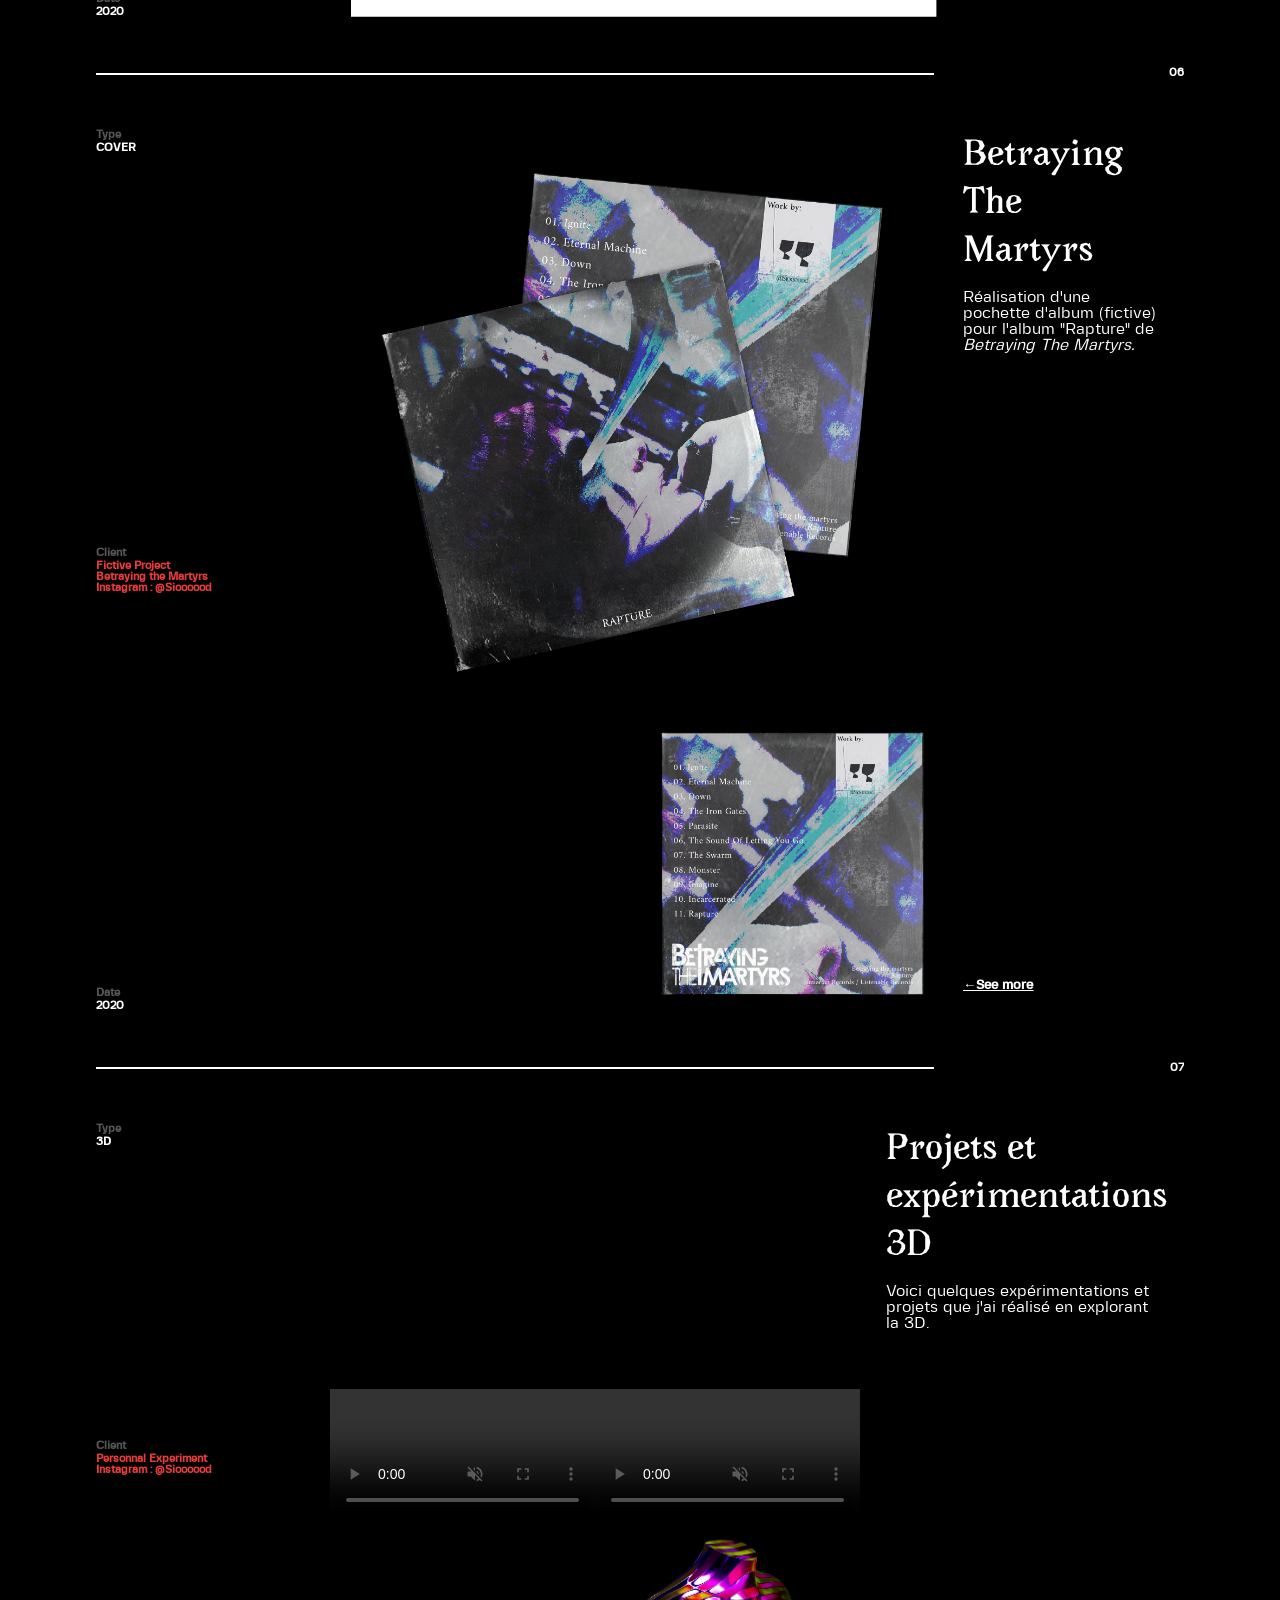
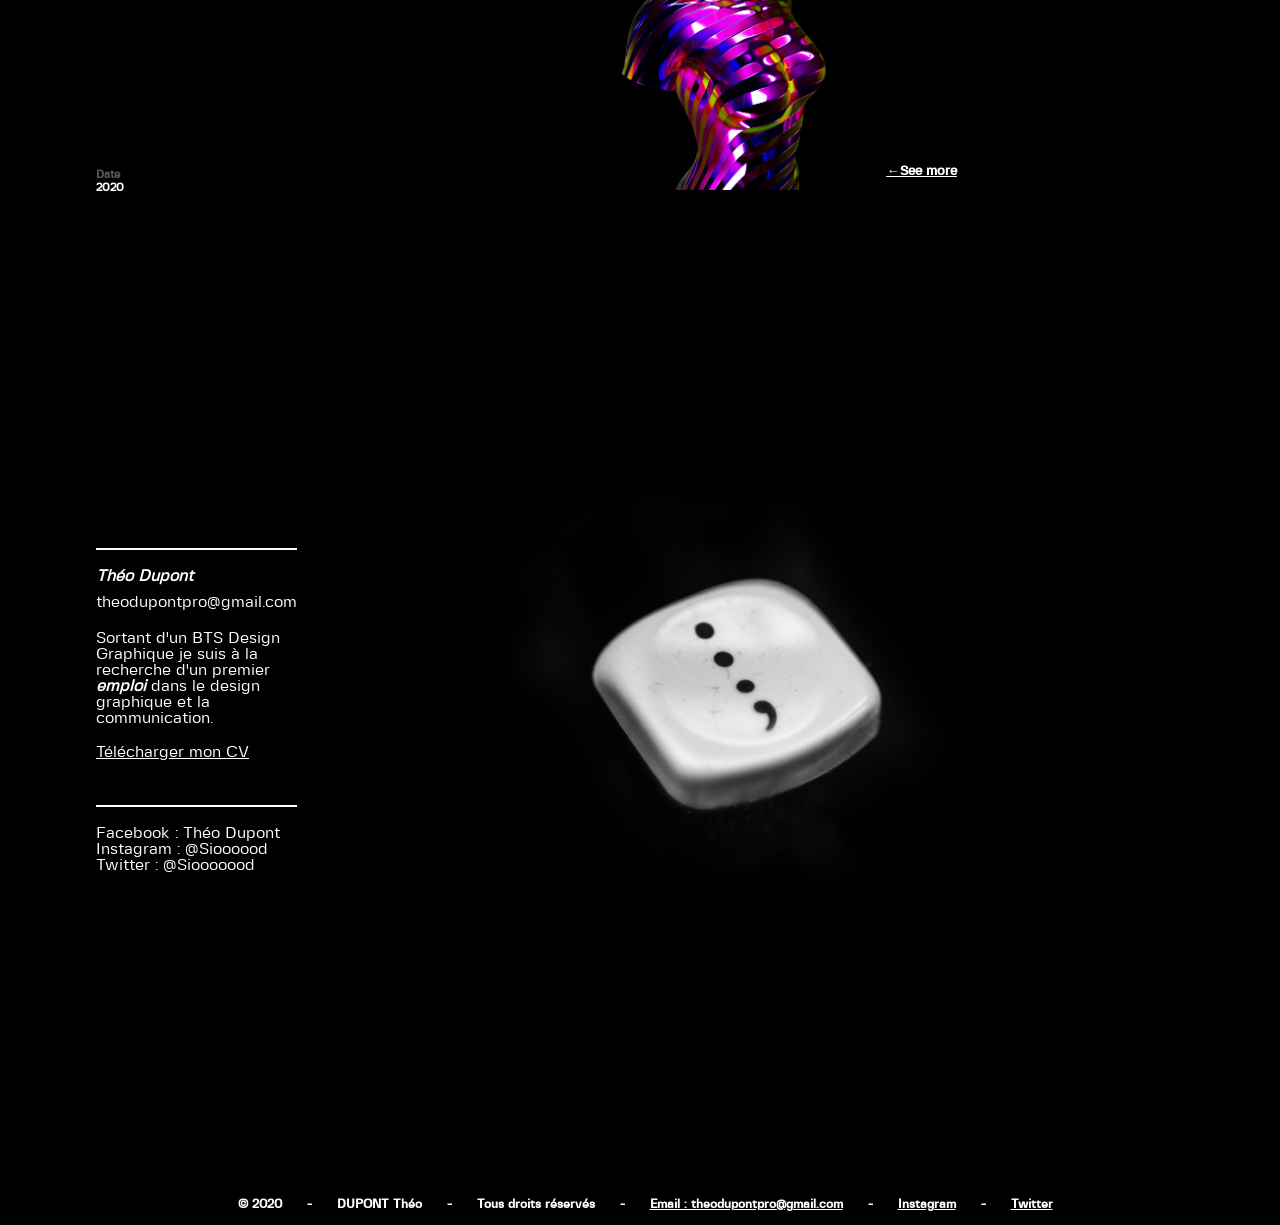
==== commit 50777468: "Update index.html" ====
--- a/index.html
+++ b/index.html
@@ -128,6 +128,7 @@
             `;
           })
         });
+      
       </script>
       
       <!-- Script parallax img -->
@@ -145,6 +146,7 @@
         `;
       })
       });
+        
       </script>
     </div>
         <span class="scroll-btn">
@@ -489,13 +491,9 @@
       cursor.style.left = e.pageX + 'px';
       cursor.style.top = e.pageY + 'px';
   })
-  
-  if ($(window).width()>1000){
-    ...execute script
-}
-  
   </script>
 
 
 
+
 </html>
--- a/css/base.css
+++ b/css/base.css
@@ -55,8 +55,14 @@
     border: #fff solid 1.25px;
 }
 
+@media screen and (max-device-width: 769px ){
+    .cursor{
+    display: none;
+    }
+}
+
 /* @media screen and (max-width: 1023px ){
     ::-webkit-scrollbar{
         display: none;
     }
-} */+} */
--- a/css/about.css
+++ b/css/about.css
@@ -227,7 +227,7 @@
 .skill{
     width: 20vw;
     word-break: break-word;
-    font-family: 'avara';
+    font-family: 'avarabold';
     background-color: rgba(255, 255, 255, 0);
 }
 
--- a/css/work.css
+++ b/css/work.css
@@ -133,7 +133,7 @@
 .work-right h1{
     padding: 0;
     margin: 0;
-    font-family: 'avara';
+    font-family: 'avarabold';
 }
 
 .work-right p{
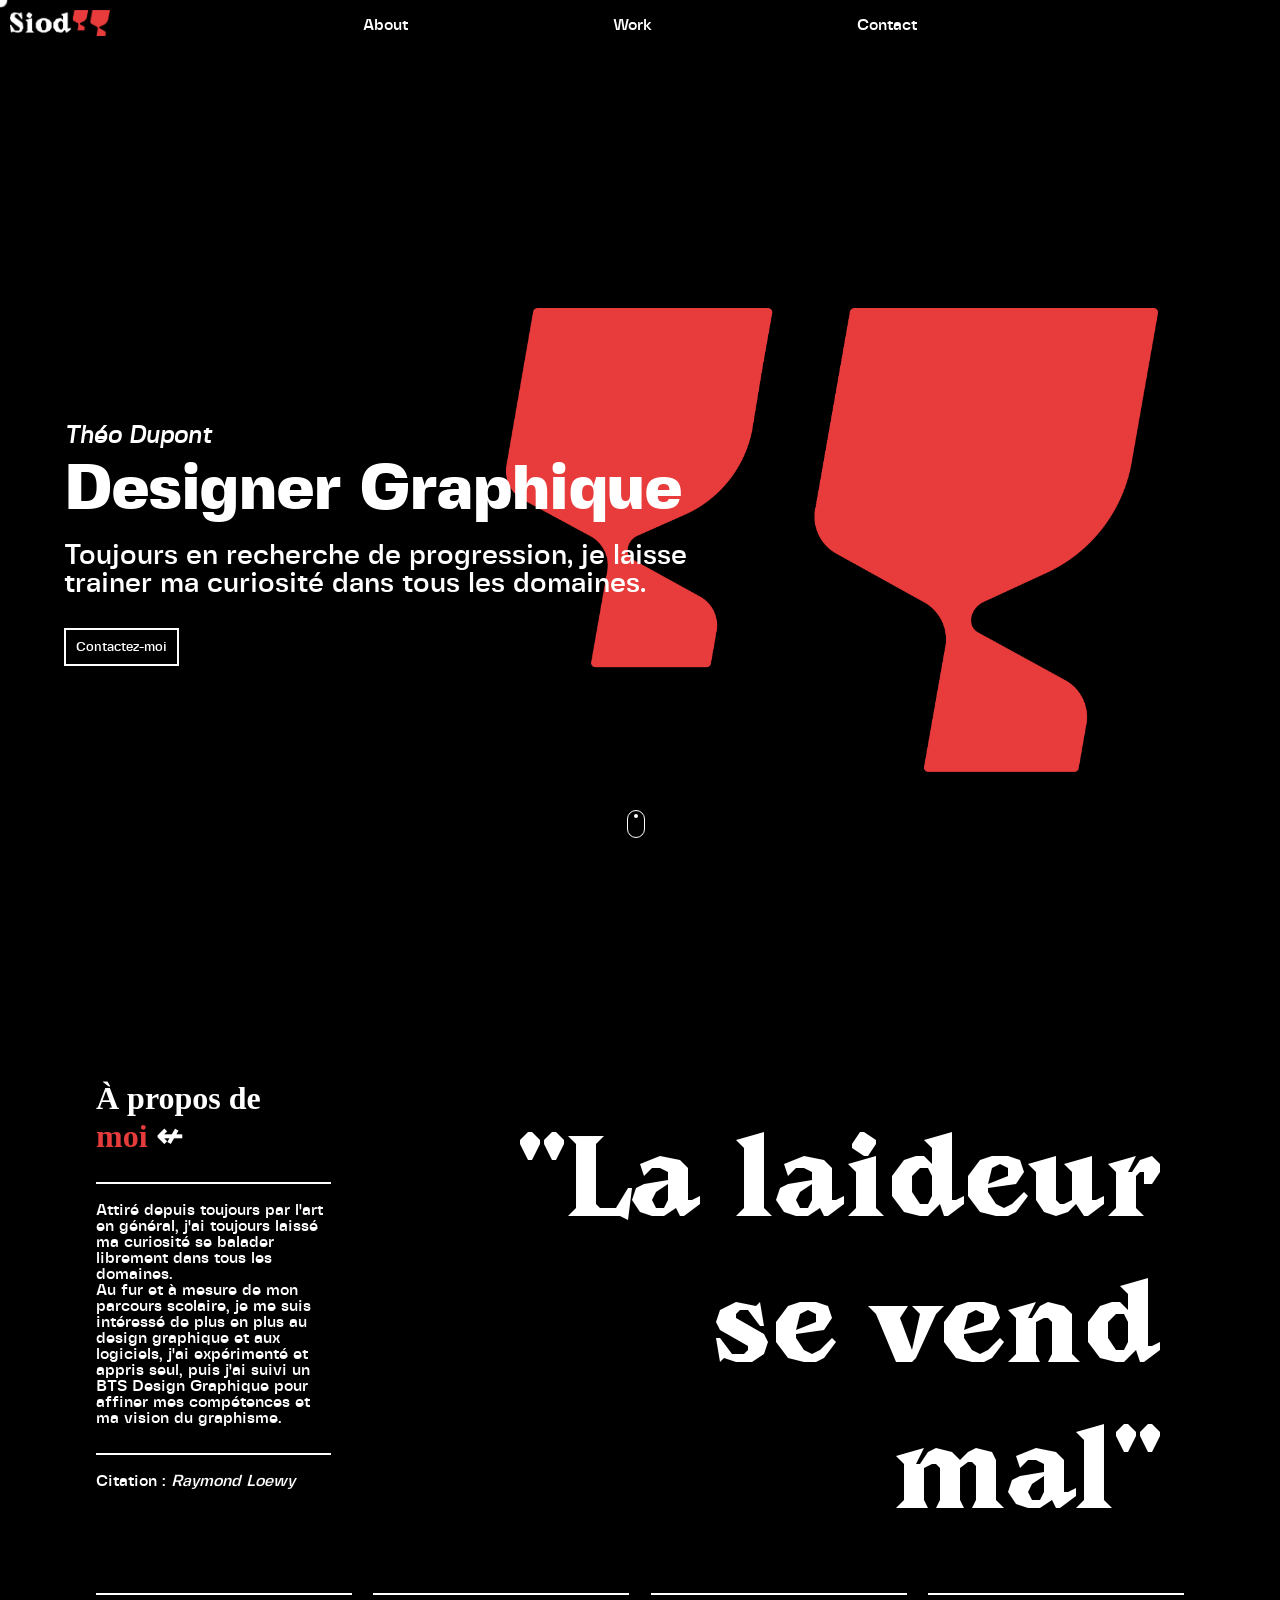
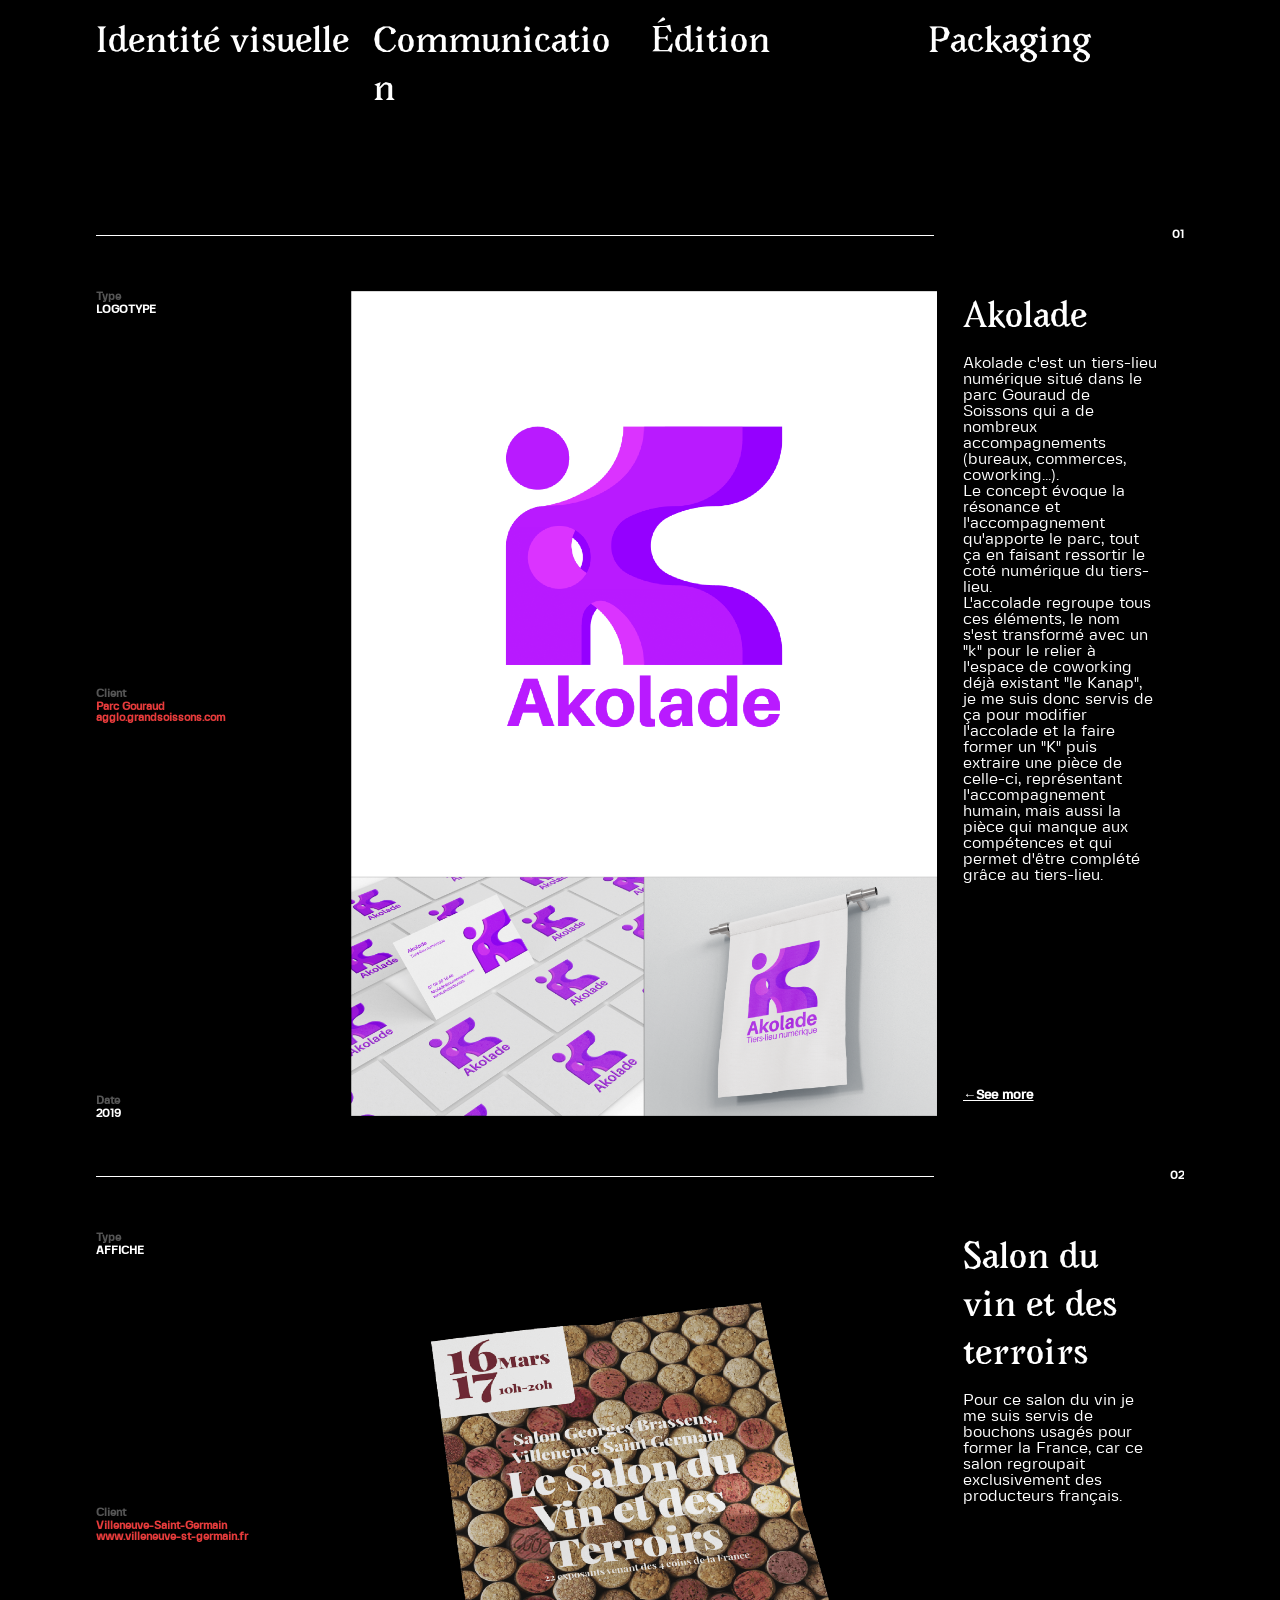
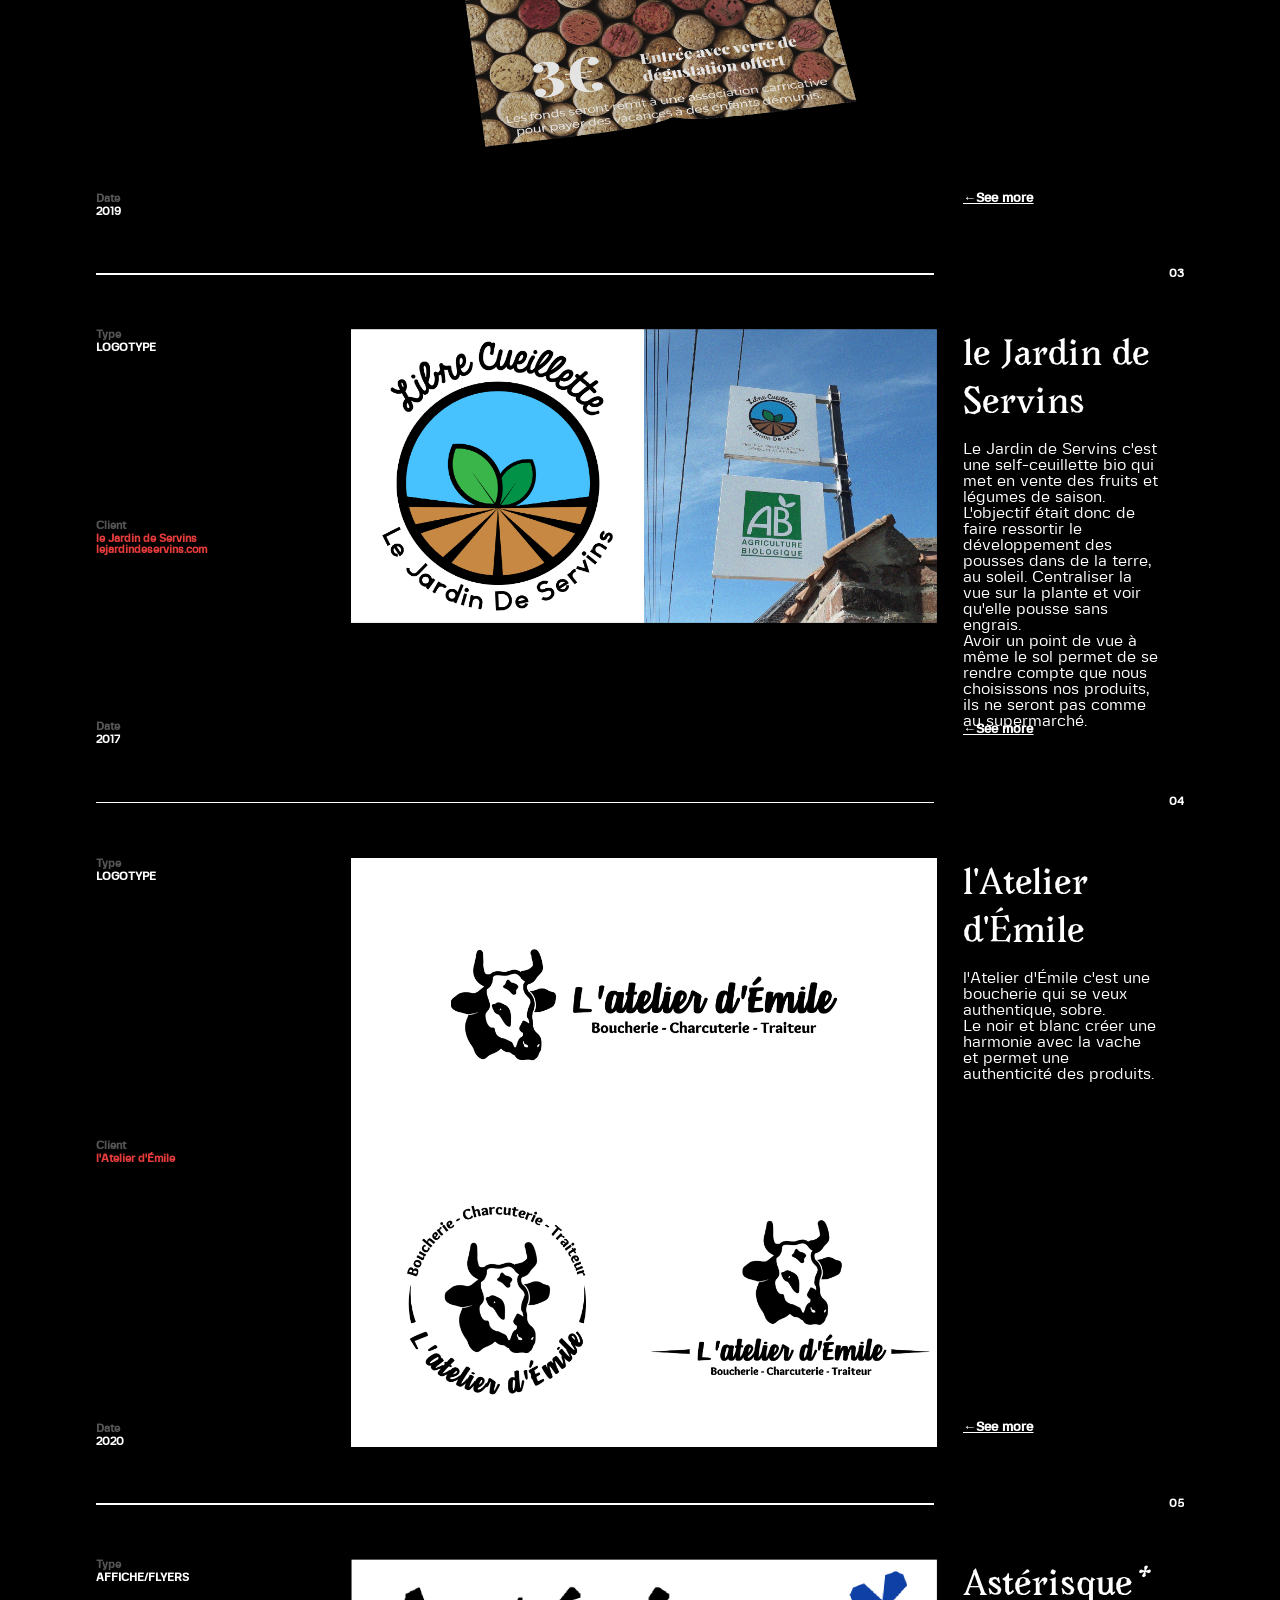
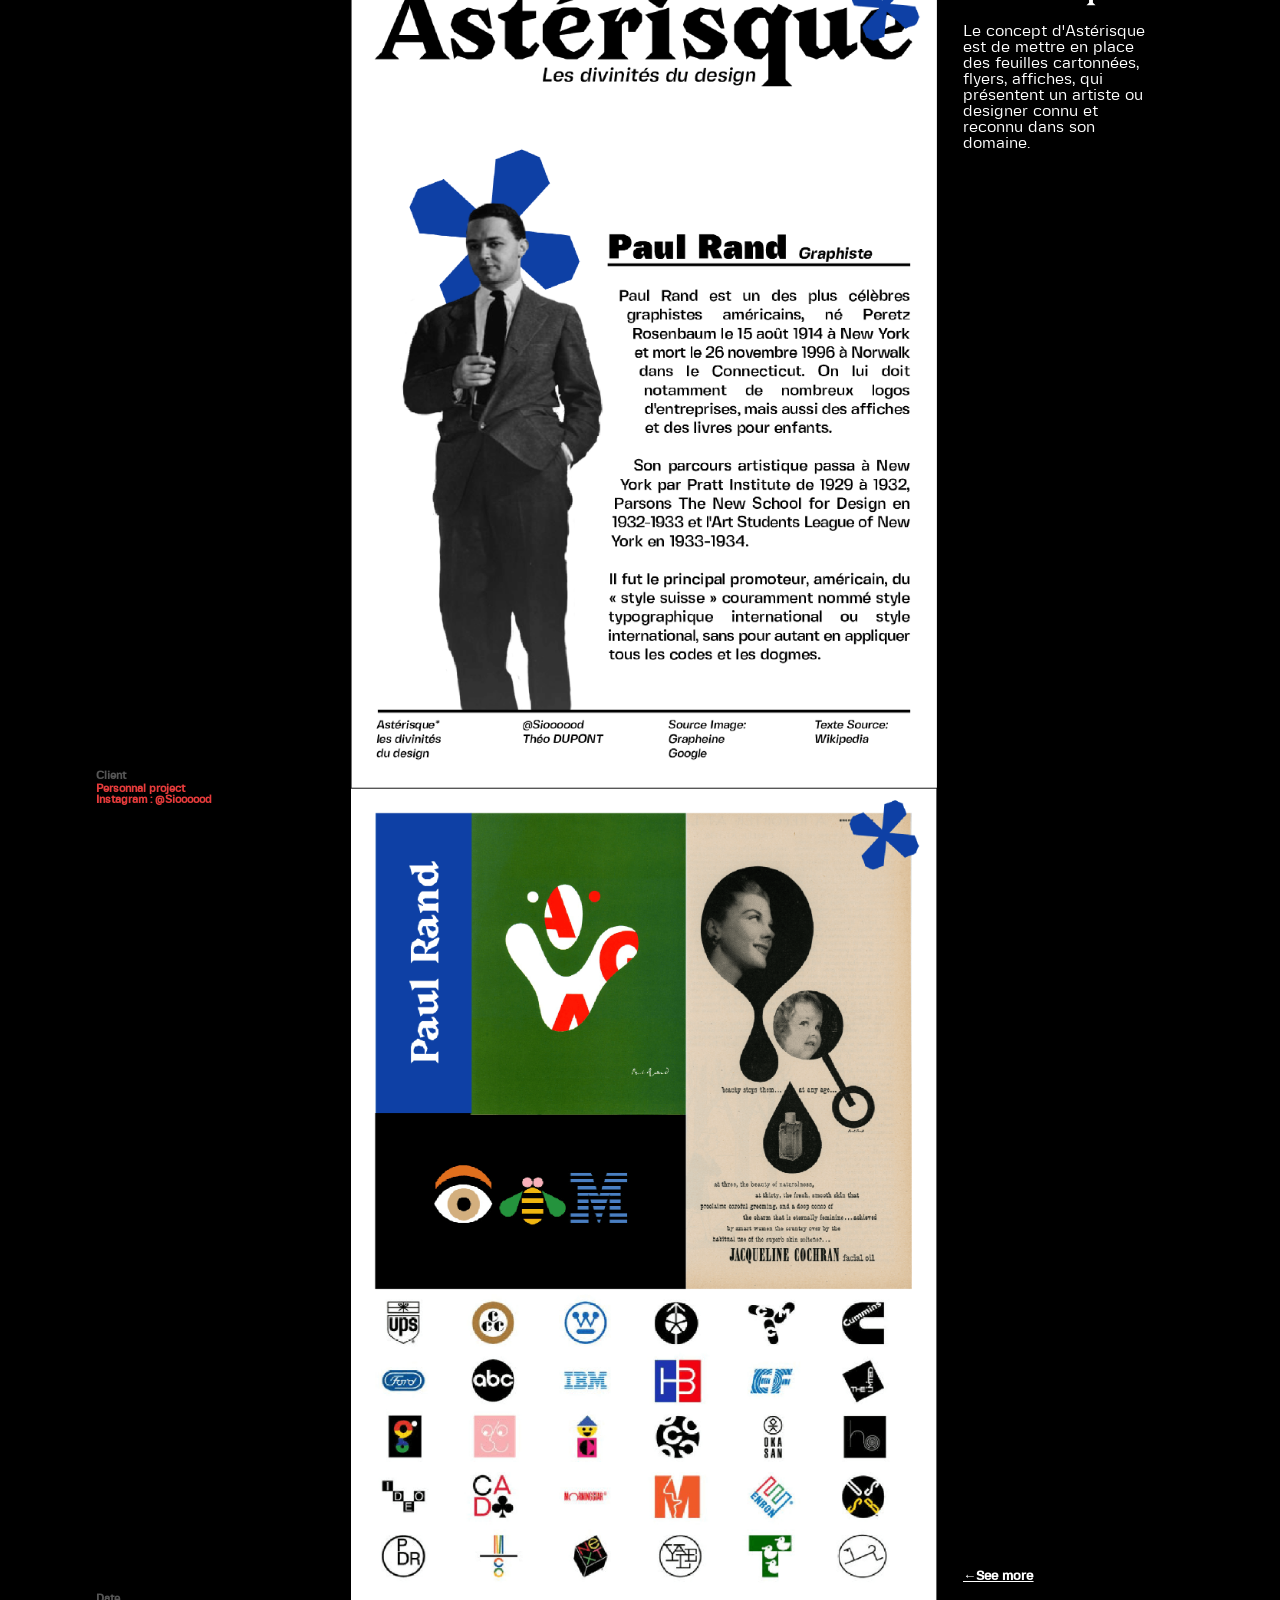
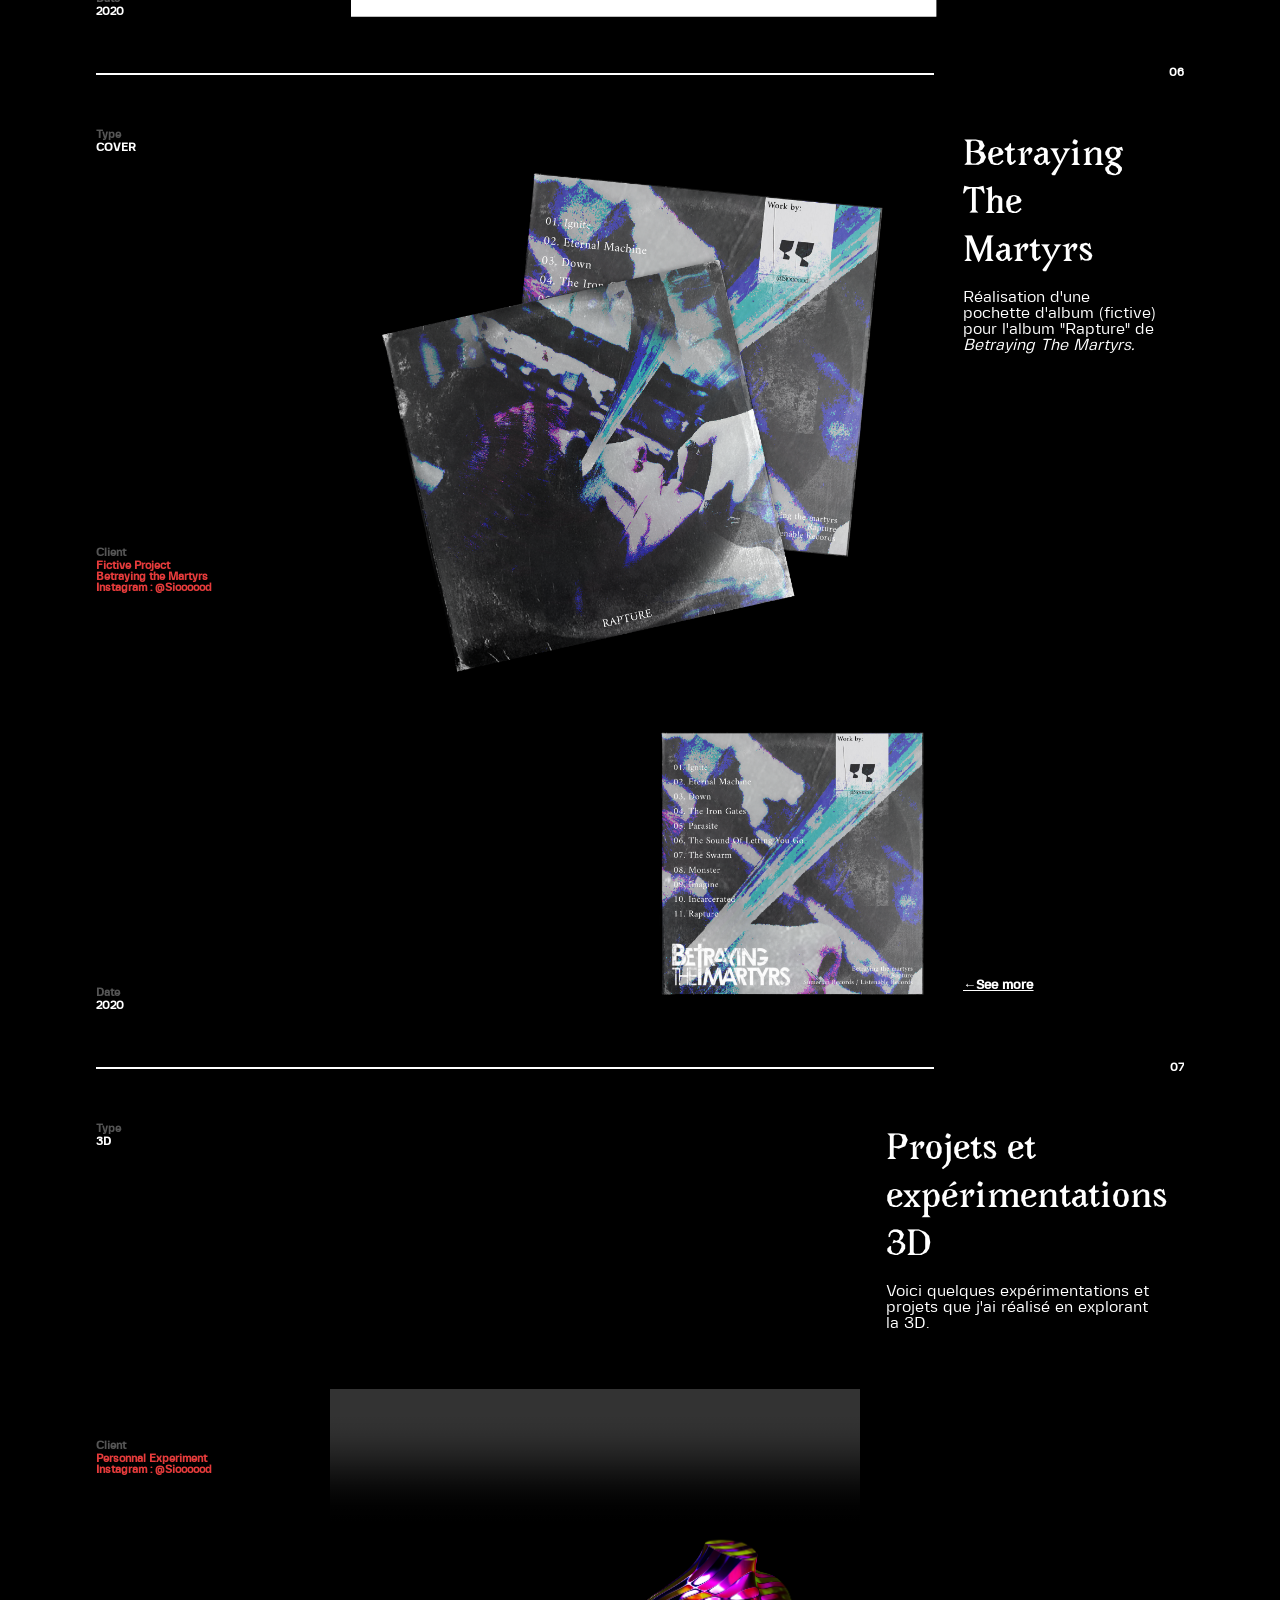
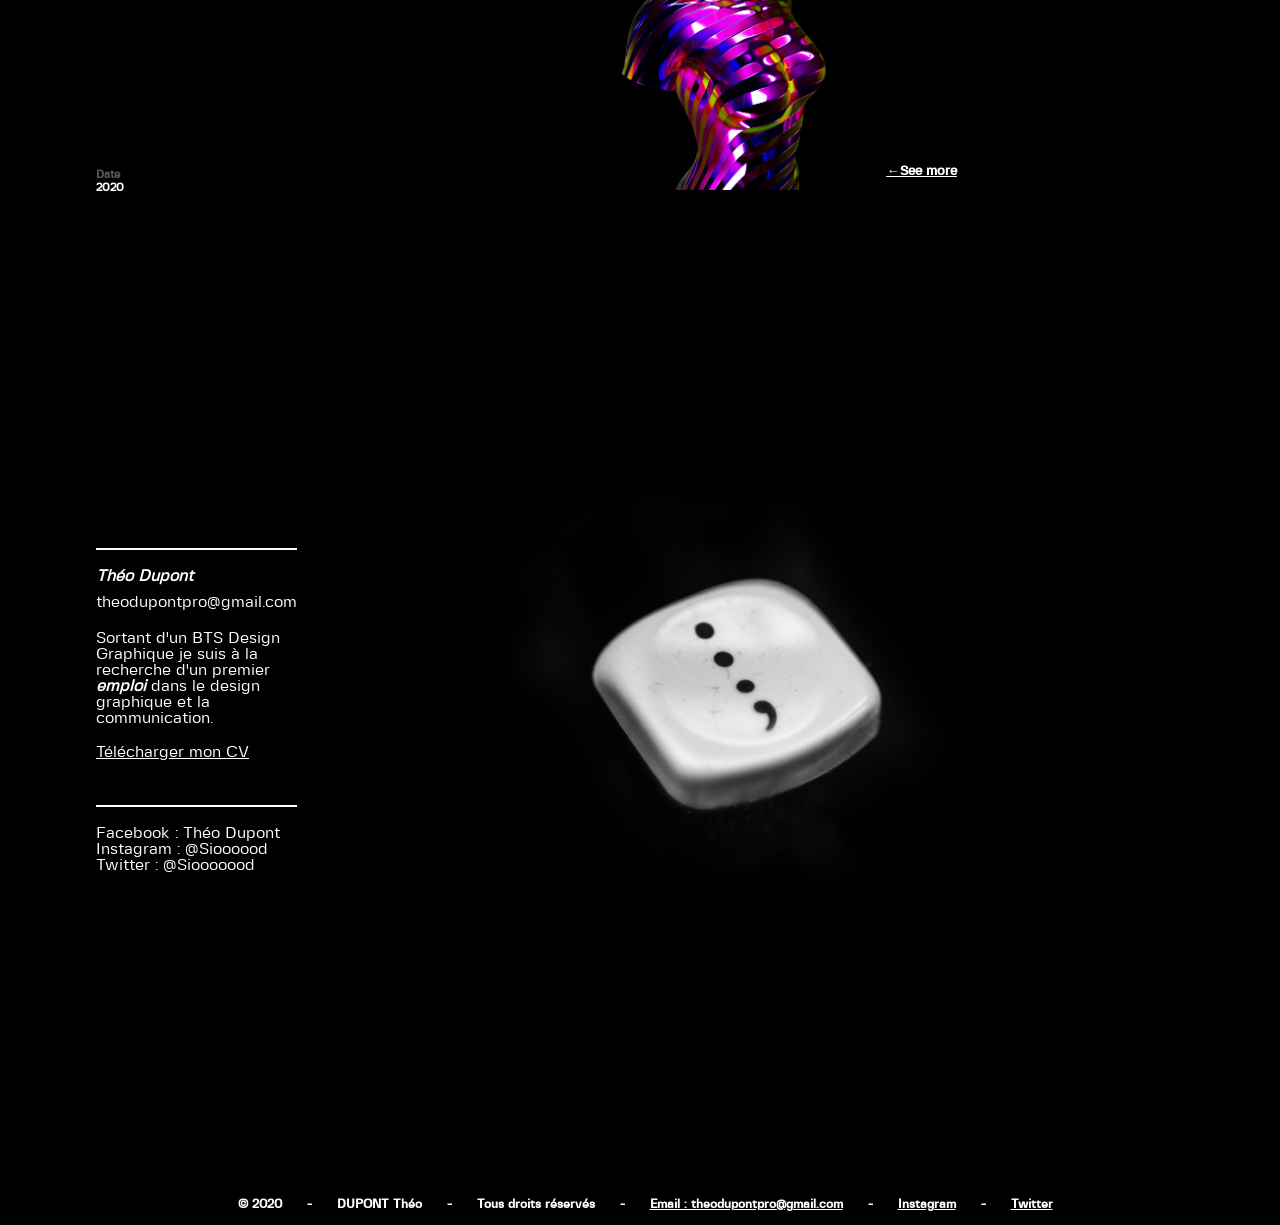
==== commit 9b8d3cc9: "Update index.html" ====
--- a/index.html
+++ b/index.html
@@ -441,7 +441,7 @@
           <p>Sortant d'un BTS Design Graphique je suis à la recherche d'un premier <em><b>emploi</b></em> 
             dans le design graphique et la communication.</p>
             <div class="contact-btn-cv">
-              <a href="CV Théo Dupont.pdf" onclick="download='CV Théo Dupont'" target="_blank" id="contact-btn-cv">Télécharger mon CV</a>
+              <a href="CV_Dupont_Theo-no-info.pdf" onclick="download='CV Théo Dupont'" target="_blank" id="contact-btn-cv">Télécharger mon CV</a>
             </div>
         </div>
       </div>
